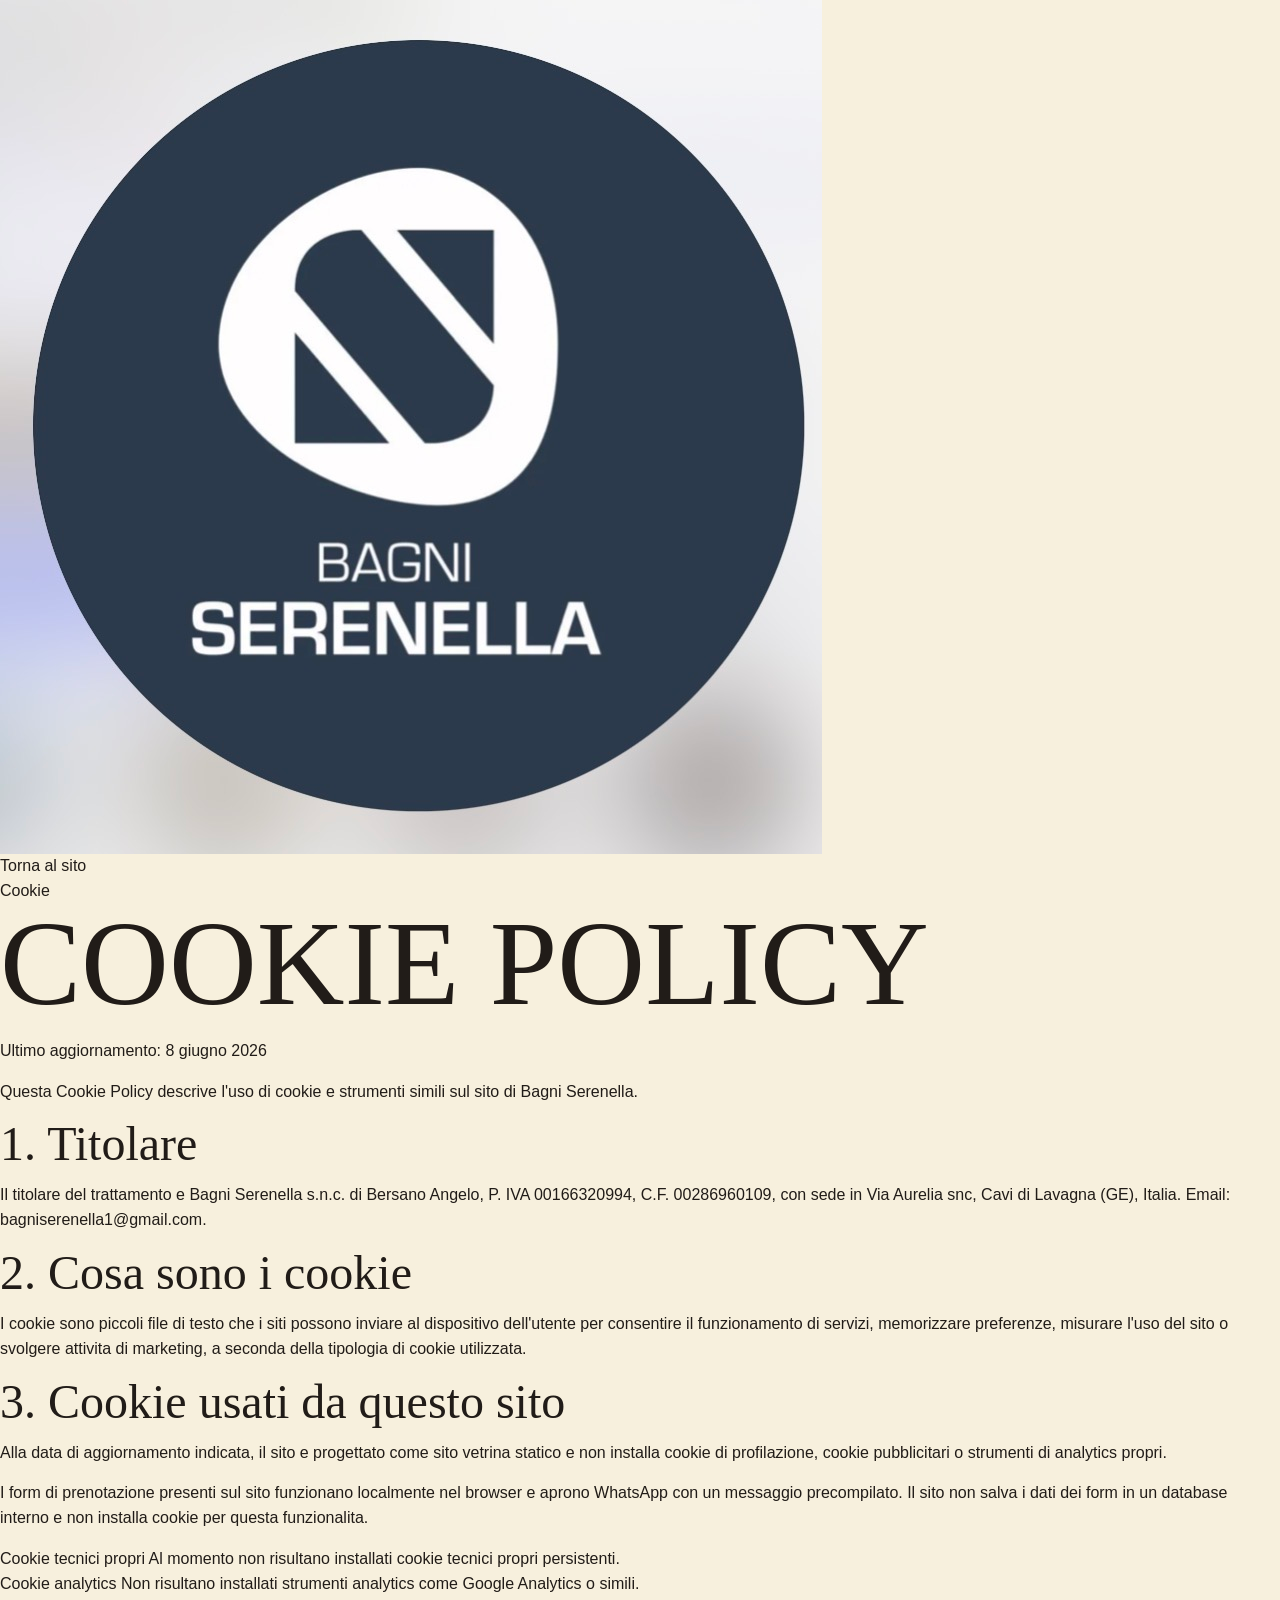
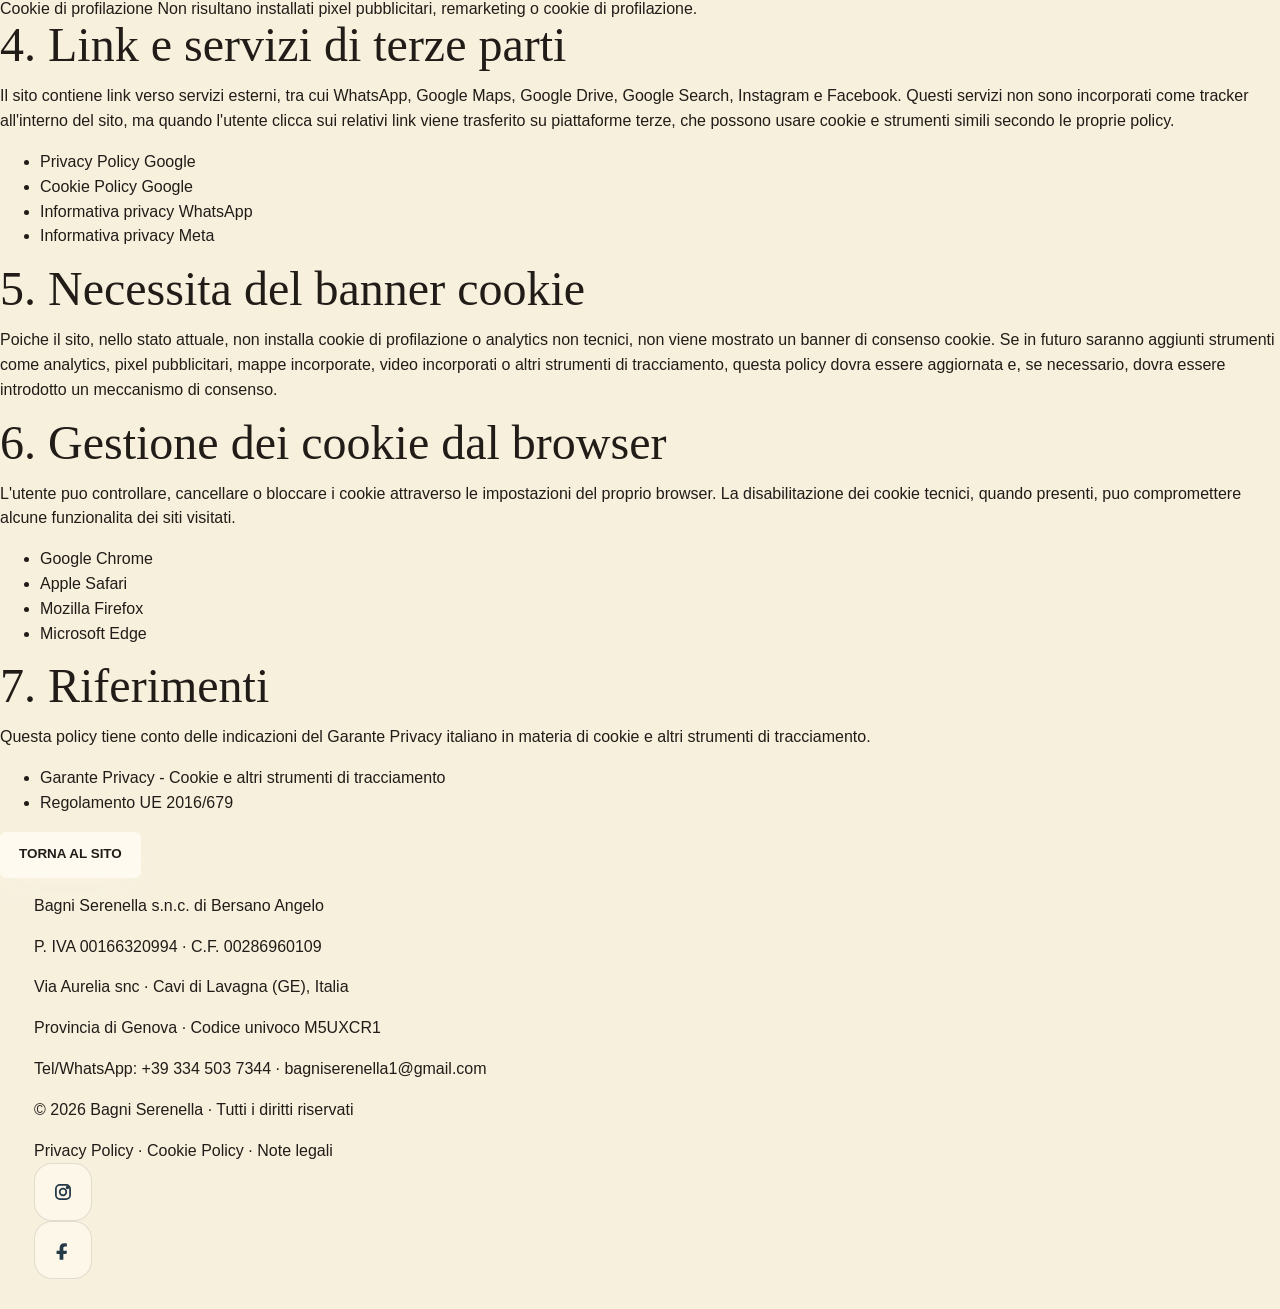
==== cookie-policy.html @ 5e8abef8 "Add files via upload" ====
<!doctype html>
<html lang="it">
  <head>
    <meta charset="utf-8" />
    <meta name="viewport" content="width=device-width, initial-scale=1" />
    <title>Cookie Policy | Bagni Serenella</title>
    <meta
      name="description"
      content="Cookie Policy di Bagni Serenella: informazioni su cookie tecnici, strumenti di terze parti e aggiornamenti futuri."
    />
    <link rel="stylesheet" href="site.css?v=20260608-legal" />
  </head>
  <body class="legal-page">
    <header class="legal-topbar" aria-label="Navigazione legale">
      <a href="index.html#top" aria-label="Torna alla home di Bagni Serenella">
        <img src="assets/logo-serenella.jpg" alt="Bagni Serenella" />
      </a>
      <a href="index.html#top">Torna al sito</a>
    </header>

    <main class="legal-main">
      <div class="legal-hero">
        <span class="legal-kicker">Cookie</span>
        <h1>Cookie Policy</h1>
        <p class="legal-updated">Ultimo aggiornamento: 8 giugno 2026</p>
        <p class="legal-intro">
          Questa Cookie Policy descrive l'uso di cookie e strumenti simili sul sito di Bagni Serenella.
        </p>
      </div>

      <article class="legal-card">
        <section>
          <h2>1. Titolare</h2>
          <p>
            Il titolare del trattamento e Bagni Serenella s.n.c. di Bersano Angelo, P. IVA 00166320994, C.F.
            00286960109, con sede in Via Aurelia snc, Cavi di Lavagna (GE), Italia. Email:
            <a href="mailto:bagniserenella1@gmail.com">bagniserenella1@gmail.com</a>.
          </p>
        </section>

        <section>
          <h2>2. Cosa sono i cookie</h2>
          <p>
            I cookie sono piccoli file di testo che i siti possono inviare al dispositivo dell'utente per consentire il
            funzionamento di servizi, memorizzare preferenze, misurare l'uso del sito o svolgere attivita di marketing,
            a seconda della tipologia di cookie utilizzata.
          </p>
        </section>

        <section>
          <h2>3. Cookie usati da questo sito</h2>
          <p>
            Alla data di aggiornamento indicata, il sito e progettato come sito vetrina statico e non installa cookie di
            profilazione, cookie pubblicitari o strumenti di analytics propri.
          </p>
          <p>
            I form di prenotazione presenti sul sito funzionano localmente nel browser e aprono WhatsApp con un messaggio
            precompilato. Il sito non salva i dati dei form in un database interno e non installa cookie per questa
            funzionalita.
          </p>
          <div class="legal-table">
            <div>
              <span>Cookie tecnici propri</span>
              <span>Al momento non risultano installati cookie tecnici propri persistenti.</span>
            </div>
            <div>
              <span>Cookie analytics</span>
              <span>Non risultano installati strumenti analytics come Google Analytics o simili.</span>
            </div>
            <div>
              <span>Cookie di profilazione</span>
              <span>Non risultano installati pixel pubblicitari, remarketing o cookie di profilazione.</span>
            </div>
          </div>
        </section>

        <section>
          <h2>4. Link e servizi di terze parti</h2>
          <p>
            Il sito contiene link verso servizi esterni, tra cui WhatsApp, Google Maps, Google Drive, Google Search,
            Instagram e Facebook. Questi servizi non sono incorporati come tracker all'interno del sito, ma quando
            l'utente clicca sui relativi link viene trasferito su piattaforme terze, che possono usare cookie e strumenti
            simili secondo le proprie policy.
          </p>
          <ul>
            <li><a href="https://policies.google.com/privacy?hl=it" target="_blank" rel="noopener">Privacy Policy Google</a></li>
            <li><a href="https://policies.google.com/technologies/cookies?hl=it" target="_blank" rel="noopener">Cookie Policy Google</a></li>
            <li><a href="https://www.whatsapp.com/legal/privacy-policy-eea" target="_blank" rel="noopener">Informativa privacy WhatsApp</a></li>
            <li><a href="https://www.facebook.com/privacy/policy/" target="_blank" rel="noopener">Informativa privacy Meta</a></li>
          </ul>
        </section>

        <section>
          <h2>5. Necessita del banner cookie</h2>
          <p>
            Poiche il sito, nello stato attuale, non installa cookie di profilazione o analytics non tecnici, non viene
            mostrato un banner di consenso cookie. Se in futuro saranno aggiunti strumenti come analytics, pixel
            pubblicitari, mappe incorporate, video incorporati o altri strumenti di tracciamento, questa policy dovra
            essere aggiornata e, se necessario, dovra essere introdotto un meccanismo di consenso.
          </p>
        </section>

        <section>
          <h2>6. Gestione dei cookie dal browser</h2>
          <p>
            L'utente puo controllare, cancellare o bloccare i cookie attraverso le impostazioni del proprio browser. La
            disabilitazione dei cookie tecnici, quando presenti, puo compromettere alcune funzionalita dei siti visitati.
          </p>
          <ul>
            <li><a href="https://support.google.com/chrome/answer/95647?hl=it" target="_blank" rel="noopener">Google Chrome</a></li>
            <li><a href="https://support.apple.com/it-it/guide/safari/sfri11471/mac" target="_blank" rel="noopener">Apple Safari</a></li>
            <li><a href="https://support.mozilla.org/it/kb/Gestione%20dei%20cookie" target="_blank" rel="noopener">Mozilla Firefox</a></li>
            <li><a href="https://support.microsoft.com/it-it/windows/gestire-i-cookie-in-microsoft-edge" target="_blank" rel="noopener">Microsoft Edge</a></li>
          </ul>
        </section>

        <section>
          <h2>7. Riferimenti</h2>
          <p>
            Questa policy tiene conto delle indicazioni del Garante Privacy italiano in materia di cookie e altri
            strumenti di tracciamento.
          </p>
          <ul>
            <li><a href="https://www.garanteprivacy.it/temi/cookie" target="_blank" rel="noopener">Garante Privacy - Cookie e altri strumenti di tracciamento</a></li>
            <li><a href="https://eur-lex.europa.eu/eli/reg/2016/679/oj?locale=it" target="_blank" rel="noopener">Regolamento UE 2016/679</a></li>
          </ul>
        </section>
      </article>

      <div class="legal-back">
        <a class="button button-primary" href="index.html#top">Torna al sito</a>
      </div>
    </main>

    <footer class="site-footer">
      <div class="footer-legal-shell">
        <p class="footer-company-name">Bagni Serenella s.n.c. di Bersano Angelo</p>
        <p class="footer-line">P. IVA 00166320994 · C.F. 00286960109</p>
        <p class="footer-line">Via Aurelia snc · Cavi di Lavagna (GE), Italia</p>
        <p class="footer-line">Provincia di Genova · Codice univoco M5UXCR1</p>
        <p class="footer-line">
          Tel/WhatsApp: <a href="tel:+393345037344">+39 334 503 7344</a> ·
          <a href="mailto:bagniserenella1@gmail.com">bagniserenella1@gmail.com</a>
        </p>
        <p class="footer-copy">© 2026 Bagni Serenella · Tutti i diritti riservati</p>
        <nav class="footer-legal-links" aria-label="Link legali">
          <a href="privacy-policy.html">Privacy Policy</a>
          <span aria-hidden="true">·</span>
          <a href="cookie-policy.html">Cookie Policy</a>
          <span aria-hidden="true">·</span>
          <a href="note-legali.html">Note legali</a>
        </nav>
        <div class="footer-social" aria-label="Social Bagni Serenella">
          <a href="https://www.instagram.com/bagniserenella/" target="_blank" rel="noopener" aria-label="Instagram">
            <svg aria-hidden="true" viewBox="0 0 24 24" focusable="false">
              <rect x="4.25" y="4.25" width="15.5" height="15.5" rx="4.4"></rect>
              <circle cx="12" cy="12" r="3.6"></circle>
              <circle cx="16.9" cy="7.1" r="0.9"></circle>
            </svg>
          </a>
          <a href="https://www.facebook.com/search/top?q=bagni%20serenella" target="_blank" rel="noopener" aria-label="Facebook">
            <svg class="facebook-icon" aria-hidden="true" viewBox="0 0 24 24" focusable="false">
              <path d="M14.2 8.25h2.05V4.9a10.7 10.7 0 0 0-2.98-.16c-2.95 0-4.96 1.8-4.96 5.1v2.88H5v3.75h3.31v6.28h4.08v-6.28h3.38l.54-3.75h-3.92v-2.5c0-1.08.3-1.97 1.81-1.97Z"></path>
            </svg>
          </a>
        </div>
      </div>
    </footer>
  </body>
</html>
---- site.css ----
:root {
  color-scheme: light;
  --ink: #211c18;
  --muted: #736b61;
  --paper: #f7f0dd;
  --paper-strong: #eadfca;
  --white: #fffaf0;
  --sea: #233948;
  --sea-dark: #172734;
  --sun: #e1b05d;
  --coral: #a9674d;
  --green: #716b54;
  --line: rgba(33, 28, 24, 0.14);
  --shadow: 0 24px 80px rgba(33, 28, 24, 0.18);
  --radius: 8px;
  --hero-scale: 1;
  --hero-shift: 0px;
  --hero-content-y: 0px;
  --hero-content-opacity: 1;
  --hero-veil: 0;
}

* {
  box-sizing: border-box;
}

html {
  scroll-behavior: smooth;
}

body {
  margin: 0;
  background: var(--paper);
  color: var(--ink);
  font-family: "Avenir Next", Avenir, "Helvetica Neue", Arial, sans-serif;
  font-size: 16px;
  line-height: 1.55;
}

body.nav-open {
  overflow: hidden;
}

body.modal-open {
  overflow: hidden;
}

img {
  display: block;
  max-width: 100%;
}

a {
  color: inherit;
  text-decoration: none;
}

button,
input,
select {
  font: inherit;
}

button {
  cursor: pointer;
}

.skip-link {
  position: fixed;
  left: 16px;
  top: 16px;
  z-index: 1000;
  padding: 10px 14px;
  background: var(--ink);
  color: var(--white);
  transform: translateY(-150%);
}

.skip-link:focus {
  transform: translateY(0);
}

.site-header {
  position: fixed;
  top: 0;
  left: 0;
  right: 0;
  z-index: 90;
  display: grid;
  grid-template-columns: 180px 1fr auto;
  align-items: center;
  gap: 24px;
  padding: 20px 34px;
  color: var(--white);
  transition: background 220ms ease, color 220ms ease, box-shadow 220ms ease, padding 220ms ease;
}

.site-header::before {
  position: absolute;
  inset: 0 0 auto;
  z-index: -1;
  height: 132px;
  background: linear-gradient(180deg, rgba(20, 13, 8, 0.82), rgba(20, 13, 8, 0));
  content: "";
  pointer-events: none;
  transition: opacity 220ms ease;
}

.site-header.is-scrolled,
.site-header.is-open {
  background: rgba(247, 240, 221, 0.96);
  color: var(--ink);
  box-shadow: 0 12px 40px rgba(33, 28, 24, 0.12);
  backdrop-filter: blur(14px);
}

.site-header.is-scrolled::before,
.site-header.is-open::before {
  opacity: 0;
}

.brand {
  display: inline-flex;
  align-items: center;
  min-width: 0;
}

.brand-logo {
  width: 76px;
  height: 76px;
  border-radius: 50%;
  object-fit: cover;
  box-shadow: 0 10px 28px rgba(0, 0, 0, 0.18);
}

.site-nav {
  display: flex;
  justify-content: center;
  gap: 34px;
  font-size: 0.82rem;
  font-weight: 650;
  text-transform: uppercase;
}

.site-nav a {
  position: relative;
  padding: 8px 0;
}

.site-nav a::after {
  position: absolute;
  left: 0;
  right: 0;
  bottom: 1px;
  height: 1px;
  background: currentColor;
  content: "";
  transform: scaleX(0);
  transform-origin: left;
  transition: transform 180ms ease;
}

.site-nav a:hover::after,
.site-nav a:focus-visible::after {
  transform: scaleX(1);
}

.header-actions {
  display: flex;
  align-items: center;
  gap: 14px;
  justify-content: flex-end;
}

.language-switch {
  gap: 9px;
  border: 1px solid rgba(255, 250, 240, 0.42);
  border-radius: 999px;
  padding: 8px 13px;
  background: rgba(255, 250, 240, 0.08);
  color: inherit;
  font-size: 0.78rem;
  font-weight: 900;
  letter-spacing: 0.12em;
}

.site-header.is-scrolled .language-switch,
.site-header.is-open .language-switch {
  border-color: rgba(35, 57, 72, 0.18);
  background: rgba(255, 250, 240, 0.55);
}

.language-switch a {
  opacity: 0.58;
  transition: opacity 160ms ease;
}

.language-switch a:hover,
.language-switch a:focus-visible,
.language-switch .is-active {
  opacity: 1;
}

.text-link {
  font-size: 0.82rem;
  font-weight: 750;
  text-transform: uppercase;
}

.nav-toggle {
  display: none;
  align-items: center;
  gap: 8px;
  border: 0;
  background: transparent;
  color: inherit;
  font-size: 0.9rem;
  font-weight: 800;
}

.nav-toggle span {
  display: block;
  width: 18px;
  height: 2px;
  background: currentColor;
}

.button {
  display: inline-flex;
  align-items: center;
  justify-content: center;
  gap: 10px;
  min-height: 46px;
  padding: 12px 18px;
  border: 1px solid transparent;
  border-radius: 6px;
  font-size: 0.84rem;
  font-weight: 850;
  text-transform: uppercase;
  line-height: 1.1;
  text-align: center;
  transition: transform 160ms ease, box-shadow 160ms ease, background 160ms ease, color 160ms ease;
}

.button:hover,
.button:focus-visible {
  transform: translateY(-1px);
}

.button-primary {
  background: var(--white);
  color: var(--ink);
  box-shadow: 0 14px 36px rgba(255, 250, 240, 0.2);
}

.button-primary:hover,
.button-primary:focus-visible {
  background: #fff4cf;
}

.button svg,
.restaurant-info-panel button svg,
.restaurant-menu-link svg {
  width: 21px;
  height: 21px;
  flex: none;
  fill: currentColor;
}

.restaurant-menu-link svg {
  fill: none;
  stroke: currentColor;
  stroke-linecap: round;
  stroke-linejoin: round;
  stroke-width: 1.7;
}

.button-ghost {
  border-color: rgba(255, 255, 255, 0.7);
  color: var(--white);
  background: rgba(255, 255, 255, 0.08);
}

.button-outline {
  border-color: var(--line);
  color: var(--ink);
  background: transparent;
}

.button-dark {
  background: var(--ink);
  color: var(--white);
}

.button-small {
  min-height: 38px;
  padding: 9px 14px;
  font-size: 0.86rem;
}

.hero {
  position: relative;
  min-height: 100vh;
  min-height: 100svh;
  overflow: hidden;
  display: grid;
  align-items: center;
  justify-items: center;
  padding: 142px 34px 138px;
  color: var(--white);
  isolation: isolate;
}

.hero-media,
.hero-media img,
.hero-overlay {
  position: absolute;
  inset: 0;
}

.hero-media img {
  width: 100%;
  height: 100%;
  object-fit: cover;
  transform: translate3d(0, var(--hero-shift), 0) scale(var(--hero-scale));
  transform-origin: center;
  transition: transform 80ms linear;
  will-change: transform;
}

.hero-overlay {
  z-index: 1;
  background:
    linear-gradient(180deg, rgba(20, 13, 8, 0.56) 0%, rgba(20, 13, 8, 0.12) 30%, rgba(20, 13, 8, 0.52) 100%),
    linear-gradient(90deg, rgba(20, 13, 8, 0.54) 0%, rgba(20, 13, 8, 0.2) 48%, rgba(20, 13, 8, 0.2) 100%);
}

.hero::after {
  position: absolute;
  inset: auto 0 0;
  z-index: 2;
  height: 46%;
  background: linear-gradient(180deg, rgba(247, 240, 221, 0), var(--paper) 92%);
  content: "";
  opacity: var(--hero-veil);
  pointer-events: none;
}

.hero-content {
  position: relative;
  z-index: 3;
  max-width: 980px;
  text-align: center;
  transform: translate3d(0, var(--hero-content-y), 0);
  opacity: var(--hero-content-opacity);
  will-change: transform, opacity;
}

.eyebrow {
  margin: 0 0 14px;
  color: var(--sea);
  font-size: 0.78rem;
  font-weight: 900;
  letter-spacing: 0;
  text-transform: uppercase;
}

.hero .eyebrow {
  color: #f8dfae;
}

h1,
h2,
h3,
p {
  overflow-wrap: anywhere;
}

h1,
h2 {
  margin: 0;
  font-family: Didot, "Bodoni 72", Georgia, "Times New Roman", serif;
  font-weight: 500;
  line-height: 0.98;
  letter-spacing: 0;
}

h1 {
  max-width: 980px;
  font-size: 7.6rem;
  text-transform: uppercase;
}

h2 {
  font-size: 3rem;
}

h3 {
  margin: 0;
  font-size: 1.15rem;
  line-height: 1.25;
}

.hero-copy {
  max-width: 650px;
  margin: 22px auto 0;
  color: rgba(255, 255, 255, 0.88);
  font-size: 1.08rem;
}

.hero-actions {
  display: flex;
  flex-wrap: wrap;
  justify-content: center;
  gap: 14px;
  margin-top: 30px;
}

.hero-actions .button {
  min-width: min(100%, 290px);
}

.hero-scroll {
  position: absolute;
  right: 34px;
  bottom: 34px;
  z-index: 4;
  display: flex;
  align-items: center;
  gap: 10px;
  color: rgba(255, 255, 255, 0.72);
  font-size: 0.72rem;
  font-weight: 800;
  text-transform: uppercase;
  opacity: var(--hero-content-opacity);
}

.hero-scroll::after {
  display: block;
  width: 58px;
  height: 1px;
  background: currentColor;
  content: "";
}

label {
  display: block;
  margin-bottom: 5px;
  color: var(--muted);
  font-size: 0.78rem;
  font-weight: 800;
  text-transform: uppercase;
}

input,
select {
  width: 100%;
  min-height: 32px;
  border: 0;
  outline: 0;
  background: transparent;
  color: var(--ink);
  font-weight: 760;
}

.section {
  width: min(1180px, calc(100% - 42px));
  margin: 0 auto;
  padding: 104px 0;
}

main > section:not(.hero) {
  position: relative;
}

main > section:not(.hero)::before {
  position: absolute;
  top: 0;
  right: max(21px, calc((100% - 1720px) / 2));
  left: max(21px, calc((100% - 1720px) / 2));
  height: 1px;
  background: linear-gradient(90deg, transparent, rgba(35, 57, 72, 0.22), transparent);
  content: "";
  pointer-events: none;
}

main > section:not(.hero)::after {
  position: absolute;
  top: -3px;
  left: 50%;
  width: 58px;
  height: 7px;
  border-top: 1px solid rgba(35, 57, 72, 0.2);
  border-bottom: 1px solid rgba(35, 57, 72, 0.1);
  background: transparent;
  content: "";
  transform: translateX(-50%);
  pointer-events: none;
}

.section-heading {
  display: grid;
  grid-template-columns: 0.9fr 1.5fr;
  gap: 58px;
  align-items: start;
  margin-bottom: 42px;
}

.section-heading.narrow {
  display: block;
  max-width: 760px;
  margin-right: auto;
  margin-left: auto;
  text-align: center;
}

.section-heading.narrow p:not(.eyebrow) {
  max-width: 690px;
  margin: 18px auto 0;
}

.twiga-beach {
  padding: 0 0 108px;
}

.beach-opening {
  width: 100%;
  margin: 0 0 118px;
}

.beach-opening img {
  width: 100%;
  height: 36vw;
  min-height: 420px;
  max-height: 640px;
  object-fit: cover;
}

.beach-story {
  width: min(1600px, calc(100% - 68px));
  margin: 0 auto 104px;
  text-align: center;
}

.beach-story .eyebrow {
  margin-bottom: 48px;
  color: var(--sea);
  font-size: 1rem;
  font-weight: 500;
  letter-spacing: 0.38em;
}

.beach-story h2 {
  max-width: 1450px;
  margin: 0 auto;
  color: rgba(33, 28, 24, 0.88);
  font-family: "Avenir Next", Avenir, "Helvetica Neue", Arial, sans-serif;
  font-size: 4.65rem;
  font-weight: 400;
  line-height: 1.1;
}

.beach-story p:not(.eyebrow) {
  max-width: 1180px;
  margin: 72px auto 0;
  color: var(--muted);
  font-size: 1.25rem;
  line-height: 1.55;
}

.beach-info-panel {
  display: grid;
  gap: 20px;
  width: min(520px, 100%);
  margin: 88px auto 0;
  padding: 48px 42px;
  background: rgba(255, 250, 240, 0.72);
}

.beach-info-panel span {
  font-size: 0.92rem;
  letter-spacing: 0.34em;
  text-transform: uppercase;
}

.beach-info-panel strong {
  font-size: 1.62rem;
  font-weight: 500;
  line-height: 1.2;
  text-transform: uppercase;
}

.whatsapp-cta {
  display: inline-flex;
  min-height: 56px;
  align-items: center;
  justify-content: center;
  gap: 12px;
  margin-top: 4px;
  border: 0;
  border-radius: 4px;
  padding: 14px 20px;
  background: var(--ink);
  color: var(--white);
  font-size: 0.86rem;
  font-weight: 900;
  letter-spacing: 0.12em;
  text-transform: uppercase;
  box-shadow: 0 18px 44px rgba(33, 28, 24, 0.16);
  transition: background 180ms ease, color 180ms ease, transform 180ms ease;
}

.whatsapp-cta svg {
  width: 23px;
  height: 23px;
  fill: currentColor;
}

.whatsapp-cta:hover,
.whatsapp-cta:focus-visible {
  background: var(--sea);
  color: var(--white);
  transform: translateY(-2px);
}

.beach-carousel {
  width: min(1900px, calc(100% - 68px));
  margin: 0 auto;
  scroll-margin-top: 128px;
}

.carousel-viewport {
  overflow-x: auto;
  overscroll-behavior-x: contain;
  scroll-behavior: smooth;
  scroll-snap-type: x mandatory;
  scrollbar-width: none;
}

.carousel-viewport::-webkit-scrollbar {
  display: none;
}

.carousel-track {
  display: grid;
  grid-auto-flow: column;
  gap: 24px;
}

.beach-track,
.restaurant-track {
  grid-auto-columns: calc((100% - 48px) / 3);
}

.beach-card,
.restaurant-card {
  margin: 0;
  scroll-snap-align: start;
  overflow: hidden;
  border-radius: var(--radius);
  background: #211c18;
}

.beach-card img,
.restaurant-card img {
  width: 100%;
  height: clamp(300px, calc(100svh - 340px), 500px);
  object-fit: cover;
  transition: transform 500ms ease;
}

.beach-card:hover img,
.restaurant-card:hover img {
  transform: scale(1.035);
}

.carousel-controls {
  display: grid;
  grid-template-columns: 1fr 1fr;
  align-items: center;
  gap: 28px;
  margin-top: 18px;
  color: var(--ink);
  font-size: 1.2rem;
}

.carousel-controls span {
  display: none;
}

.carousel-arrow {
  position: relative;
  width: min(160px, 100%);
  height: 50px;
  border: 0;
  background: transparent;
  color: var(--ink);
  transition: color 180ms ease, opacity 180ms ease, transform 180ms ease;
}

.carousel-arrow::before {
  position: absolute;
  top: 50%;
  left: 0;
  width: 100%;
  height: 2px;
  background: currentColor;
  content: "";
}

.carousel-arrow::after {
  position: absolute;
  top: 50%;
  left: 0;
  width: 20px;
  height: 20px;
  border-bottom: 2px solid currentColor;
  border-left: 2px solid currentColor;
  content: "";
  transform: translateY(-50%) rotate(45deg);
}

.carousel-arrow-next {
  justify-self: end;
}

.carousel-arrow-next::after {
  right: 0;
  left: auto;
  transform: translateY(-50%) rotate(225deg);
}

.carousel-arrow:hover,
.carousel-arrow:focus-visible {
  color: var(--ink);
  transform: translateX(-4px);
}

.carousel-arrow-next:hover,
.carousel-arrow-next:focus-visible {
  transform: translateX(4px);
}

.carousel-arrow:focus-visible {
  outline: 2px solid rgba(35, 57, 72, 0.36);
  outline-offset: 6px;
}

.carousel-arrow:disabled {
  cursor: default;
  opacity: 1;
  transform: none;
}

.service-band {
  width: 100%;
  max-width: none;
  padding-right: max(21px, calc((100vw - 1720px) / 2));
  padding-left: max(21px, calc((100vw - 1720px) / 2));
  background: #eee6d2;
}

.service-band .section-heading {
  grid-template-columns: 1fr;
  max-width: 980px;
  margin-right: auto;
  margin-left: auto;
  text-align: center;
}

.service-band .section-heading h2 {
  font-size: clamp(2.15rem, 3.4vw, 4.2rem);
  line-height: 1.02;
}

.service-band .section-heading p:not(.eyebrow) {
  max-width: 780px;
  margin: 22px auto 0;
}

.service-grid {
  display: grid;
  grid-template-columns: repeat(2, minmax(0, 1fr));
  gap: 24px;
  max-width: 1500px;
  margin: 64px auto 0;
}

.service-card {
  position: relative;
  display: block;
  overflow: hidden;
  border-radius: var(--radius);
  background: #211c18;
  box-shadow: 0 22px 64px rgba(33, 28, 24, 0.12);
}

.service-card figure {
  position: relative;
  display: grid;
  aspect-ratio: 16 / 9;
  min-height: 0;
  place-items: center;
  margin: 0;
  overflow: hidden;
  border-radius: var(--radius);
  background: #211c18;
}

.service-card img {
  position: absolute;
  inset: 0;
  width: 100%;
  height: 100%;
  object-fit: cover;
  object-position: center;
}

.service-card::after {
  position: absolute;
  inset: auto 0 0;
  height: 48%;
  background: linear-gradient(180deg, rgba(33, 28, 24, 0), rgba(33, 28, 24, 0.72));
  content: "";
  pointer-events: none;
}

.service-card h3 {
  position: absolute;
  right: 18px;
  bottom: 17px;
  left: 18px;
  z-index: 1;
  max-width: 330px;
  margin: 0;
  color: var(--white);
  font-family: Didot, "Bodoni 72", Georgia, "Times New Roman", serif;
  font-size: clamp(1.25rem, 1.45vw, 1.85rem);
  font-weight: 500;
  line-height: 1.04;
  text-align: left;
  text-shadow: 0 2px 20px rgba(0, 0, 0, 0.32);
}

.service-card:nth-child(2) img {
  object-position: center 48%;
}

.service-card:nth-child(4) img {
  object-position: center 52%;
}

.service-booking {
  display: flex;
  justify-content: center;
  margin-top: 52px;
}

.service-booking .button {
  min-height: 58px;
  padding-inline: 30px;
  background: #302821;
  color: var(--white);
}

.service-booking .button:hover,
.service-booking .button:focus-visible {
  background: #211c18;
}

.restaurant-experience {
  padding: 104px 0 108px;
  background: var(--paper);
  scroll-margin-top: 116px;
}

.restaurant-feature {
  display: grid;
  grid-template-columns: minmax(340px, 0.68fr) minmax(0, 1fr);
  gap: clamp(42px, 5.8vw, 116px);
  align-items: start;
  width: min(1800px, calc(100% - 68px));
  margin: 0 auto 84px;
}

.restaurant-feature-media {
  margin: 0;
}

.restaurant-feature-media img {
  width: 100%;
  height: min(760px, calc(100svh - 150px));
  min-height: 560px;
  border-radius: var(--radius);
  object-fit: cover;
}

.restaurant-feature-copy {
  max-width: 880px;
  padding-top: 20px;
}

.restaurant-feature-copy .eyebrow {
  margin-bottom: 20px;
  color: var(--sea);
  letter-spacing: 0.38em;
}

.restaurant-feature-copy h2 {
  color: rgba(33, 28, 24, 0.9);
  font-size: clamp(2.85rem, 4.15vw, 4.85rem);
  font-weight: 400;
  line-height: 1;
  text-transform: uppercase;
}

.keep-line {
  white-space: nowrap;
  overflow-wrap: normal;
}

.restaurant-feature-copy p:not(.eyebrow) {
  margin: 28px 0 0;
  color: var(--muted);
  font-size: 1.18rem;
  line-height: 1.62;
}

.restaurant-info-panel {
  display: grid;
  gap: 24px;
  width: min(560px, 100%);
  margin-top: 34px;
  padding: 38px 38px;
  background: #302821;
  color: var(--white);
  text-align: center;
}

.restaurant-info-panel span {
  color: rgba(255, 250, 240, 0.82);
  font-size: 0.86rem;
  font-weight: 700;
  letter-spacing: 0.34em;
  text-transform: uppercase;
}

.restaurant-info-panel strong {
  font-size: 1.5rem;
  font-weight: 500;
  line-height: 1.18;
  text-transform: uppercase;
}

.restaurant-panel-actions {
  display: grid;
  gap: 12px;
  margin-top: 10px;
}

.restaurant-info-panel button,
.restaurant-menu-link {
  display: inline-flex;
  min-height: 54px;
  align-items: center;
  justify-content: center;
  gap: 11px;
  padding: 14px 22px;
  border-radius: 4px;
  font-weight: 850;
  letter-spacing: 0.12em;
  text-transform: uppercase;
  transition: background 180ms ease, color 180ms ease, border-color 180ms ease, transform 180ms ease;
}

.restaurant-info-panel button {
  border: 0;
  background: var(--paper);
  color: var(--ink);
}

.restaurant-menu-link {
  border: 1px solid rgba(255, 250, 240, 0.44);
  background: rgba(255, 250, 240, 0.04);
  color: var(--paper);
}

.restaurant-info-panel button:hover,
.restaurant-info-panel button:focus-visible,
.restaurant-menu-link:hover,
.restaurant-menu-link:focus-visible {
  transform: translateY(-1px);
}

.restaurant-menu-link:hover,
.restaurant-menu-link:focus-visible {
  border-color: rgba(255, 250, 240, 0.88);
  background: rgba(255, 250, 240, 0.12);
}

.restaurant-carousel {
  width: min(1900px, calc(100% - 68px));
  margin: 0 auto;
  scroll-margin-top: 128px;
}

.restaurant-statement {
  width: min(1480px, calc(100% - 68px));
  margin: 112px auto 0;
  text-align: center;
}

.restaurant-statement p {
  margin: 0;
  color: rgba(33, 28, 24, 0.86);
  font-size: clamp(2.45rem, 4.1vw, 4.5rem);
  font-weight: 400;
  line-height: 1.08;
}

.events {
  display: block;
  width: min(1780px, calc(100% - 68px));
  text-align: center;
}

.events-copy h2 {
  max-width: 1180px;
  margin: 0 auto;
  font-size: clamp(3rem, 5vw, 6rem);
  line-height: 0.96;
}

.events-copy p:not(.eyebrow) {
  max-width: 780px;
  margin: 24px auto 0;
  color: var(--muted);
  font-size: 1.07rem;
}

.events-copy .button {
  margin-top: 18px;
  background: #302821;
  color: var(--white);
}

.events-gallery {
  width: min(1180px, 100%);
  margin: 54px auto 0;
  text-align: left;
}

.events-track {
  grid-auto-columns: 100%;
  gap: 0;
}

.event-card {
  margin: 0;
  overflow: hidden;
  border-radius: var(--radius);
  background:
    linear-gradient(180deg, rgba(255, 250, 240, 0.74), rgba(255, 250, 240, 0.52)),
    #eee6d2;
  scroll-snap-align: start;
}

.event-card img {
  width: 100%;
  height: min(560px, calc(100svh - 230px));
  min-height: 0;
  object-fit: contain;
  transition: transform 600ms ease;
}

.event-controls {
  margin-top: 14px;
}

.event-card:hover img {
  transform: scale(1.035);
}

.reviews-section {
  padding: 84px 34px 92px;
  background:
    radial-gradient(circle at 12% 100%, rgba(35, 57, 72, 0.12), transparent 34%),
    linear-gradient(180deg, #eee6d2 0%, var(--paper) 100%);
  color: var(--ink);
  scroll-margin-top: 116px;
}

.reviews-inner {
  width: min(1540px, 100%);
  margin: 0 auto;
  text-align: center;
}

.review-pill,
.contact-pill,
.footer-pill {
  display: inline-flex;
  min-height: 42px;
  align-items: center;
  justify-content: center;
  margin: 0;
  border: 1px solid rgba(35, 57, 72, 0.22);
  border-radius: 999px;
  padding: 9px 24px;
  color: var(--sea);
  font-size: 0.7rem;
  font-weight: 900;
  letter-spacing: 0.32em;
  text-transform: uppercase;
}

.reviews-inner h2 {
  margin-top: 26px;
  color: var(--ink);
  font-size: clamp(2.9rem, 5.1vw, 5.8rem);
  line-height: 0.96;
}

.review-grid {
  display: grid;
  grid-template-columns: repeat(3, minmax(0, 1fr));
  gap: 24px;
  margin-top: 56px;
  text-align: left;
}

.review-card {
  min-height: 264px;
  margin: 0;
  border: 1px solid rgba(33, 28, 24, 0.12);
  border-radius: var(--radius);
  padding: 30px;
  background:
    linear-gradient(180deg, rgba(255, 250, 240, 0.78), rgba(255, 250, 240, 0.5)),
    #f4ead6;
  box-shadow: 0 22px 58px rgba(33, 28, 24, 0.1);
}

.review-card-top {
  display: flex;
  align-items: center;
  justify-content: space-between;
  gap: 16px;
  margin-bottom: 24px;
}

.review-stars {
  color: var(--sea);
  font-size: 1.42rem;
  letter-spacing: 0.03em;
}

.google-badge {
  display: inline-flex;
  min-height: 42px;
  align-items: center;
  gap: 10px;
  border: 1px solid rgba(35, 57, 72, 0.14);
  border-radius: 999px;
  padding: 0 16px;
  background: rgba(35, 57, 72, 0.06);
  color: var(--sea);
  font-size: 0.9rem;
  font-weight: 900;
}

.google-badge span,
.review-cta span {
  color: var(--sea);
  font-weight: 900;
}

.review-card blockquote {
  margin: 0;
  color: rgba(33, 28, 24, 0.82);
  font-family: "Avenir Next", Avenir, "Helvetica Neue", Arial, sans-serif;
  font-size: 1.02rem;
  font-weight: 680;
  line-height: 1.55;
}

.review-card figcaption {
  display: grid;
  gap: 2px;
  margin-top: 22px;
  color: var(--muted);
  font-size: 0.92rem;
}

.review-card figcaption strong {
  color: var(--ink);
}

.review-cta {
  display: inline-flex;
  min-height: 56px;
  align-items: center;
  justify-content: center;
  gap: 14px;
  margin-top: 36px;
  border-radius: 999px;
  padding: 0 32px;
  background: var(--ink);
  color: var(--white);
  font-size: 0.94rem;
  font-weight: 900;
  box-shadow: 0 18px 54px rgba(33, 28, 24, 0.16);
}

.review-note {
  margin: 14px 0 0;
  color: var(--sea);
  font-size: 0.94rem;
  font-weight: 800;
}

.contacts-section {
  padding: 36px 34px 40px;
  background: var(--paper);
  color: var(--ink);
  scroll-margin-top: 116px;
}

.contacts-shell {
  display: grid;
  grid-template-columns: minmax(380px, 0.82fr) minmax(0, 1.18fr);
  gap: 24px;
  align-items: stretch;
  width: min(1480px, 100%);
  margin: 0 auto;
}

.contact-card,
.map-frame,
.footer-shell {
  border: 1px solid rgba(33, 28, 24, 0.12);
  border-radius: var(--radius);
  background:
    radial-gradient(circle at 92% 0%, rgba(35, 57, 72, 0.08), transparent 28%),
    linear-gradient(180deg, rgba(255, 250, 240, 0.82), rgba(255, 250, 240, 0.5));
  box-shadow: 0 30px 90px rgba(33, 28, 24, 0.13);
}

.contact-card {
  padding: 22px 24px;
}

.contact-card h2 {
  margin: 14px 0 14px;
  padding-bottom: 14px;
  border-bottom: 1px solid rgba(33, 28, 24, 0.12);
  color: var(--ink);
  font-size: clamp(2.45rem, 3.45vw, 3.75rem);
  line-height: 0.94;
}

.contact-item {
  display: grid;
  grid-template-columns: 44px 1fr;
  gap: 14px;
  align-items: center;
  margin-top: 8px;
  border: 1px solid rgba(33, 28, 24, 0.12);
  border-radius: 18px;
  padding: 10px 14px;
  background: rgba(255, 250, 240, 0.58);
}

.contact-icon {
  display: grid;
  width: 38px;
  height: 38px;
  place-items: center;
  border: 1px solid rgba(35, 57, 72, 0.22);
  border-radius: 14px;
  color: var(--sea);
}

.contact-icon svg {
  width: 19px;
  height: 19px;
  fill: none;
  stroke: currentColor;
  stroke-width: 1.85;
  stroke-linecap: round;
  stroke-linejoin: round;
}

.contact-item span:not(.contact-icon) {
  display: block;
  color: var(--sea);
  font-size: 0.69rem;
  font-weight: 900;
  letter-spacing: 0.18em;
  text-transform: uppercase;
}

.contact-item strong {
  display: block;
  margin-top: 3px;
  color: var(--ink);
  font-size: 0.98rem;
  line-height: 1.25;
}

.contact-hours p {
  margin: 5px 0 0;
  color: var(--muted);
  font-size: 0.85rem;
  line-height: 1.38;
}

.contact-actions {
  display: grid;
  grid-template-columns: 1fr 1fr;
  gap: 14px;
  margin-top: 12px;
}

.contact-actions .button {
  min-height: 50px;
}

.contact-actions .button-primary {
  background: var(--ink);
  color: var(--white);
}

.contact-call {
  border-color: rgba(33, 28, 24, 0.16);
  background: rgba(255, 250, 240, 0.72);
  color: var(--ink);
}

.map-frame {
  position: relative;
  min-height: 0;
  height: min(560px, calc(100svh - 96px));
  overflow: hidden;
}

.map-visual {
  position: absolute;
  inset: 0;
  display: block;
  width: 100%;
  height: 100%;
  background:
    radial-gradient(circle at 15% 86%, rgba(35, 57, 72, 0.12), transparent 24%),
    linear-gradient(18deg, rgba(168, 218, 231, 0.92) 0 35%, transparent 35%),
    linear-gradient(145deg, #f8f2e7 0%, #e9ede7 48%, #f9f4eb 100%);
}

.map-sea {
  position: absolute;
  inset: auto auto 0 0;
  width: 64%;
  height: 50%;
  border-top-right-radius: 58% 36%;
  background:
    linear-gradient(160deg, rgba(255, 250, 240, 0.38), transparent 40%),
    #9fd7e5;
}

.map-coast {
  position: absolute;
  left: -8%;
  bottom: 42%;
  width: 76%;
  height: 24px;
  border-radius: 999px;
  background: rgba(255, 250, 240, 0.84);
  transform: rotate(12deg);
  box-shadow: 0 10px 24px rgba(35, 57, 72, 0.08);
}

.map-road,
.map-route {
  position: absolute;
  display: block;
  border-radius: 999px;
  transform-origin: center;
}

.map-road {
  height: 16px;
  background: #ffffff;
  box-shadow: 0 0 0 2px rgba(99, 116, 139, 0.13);
}

.map-road-1 {
  top: 21%;
  left: 7%;
  width: 88%;
  transform: rotate(16deg);
}

.map-road-2 {
  top: 42%;
  left: 14%;
  width: 78%;
  transform: rotate(-10deg);
}

.map-road-3 {
  top: 16%;
  left: 54%;
  width: 18px;
  height: 70%;
  transform: rotate(28deg);
}

.map-road-4 {
  top: 54%;
  left: 37%;
  width: 52%;
  transform: rotate(34deg);
}

.map-route {
  top: 34%;
  left: 18%;
  width: 72%;
  height: 16px;
  background: rgba(35, 57, 72, 0.42);
  transform: rotate(16deg);
  box-shadow: 0 0 0 3px rgba(62, 81, 108, 0.12);
}

.map-pin {
  position: absolute;
  top: 50%;
  left: 51%;
  width: 42px;
  height: 42px;
  border: 6px solid rgba(255, 250, 240, 0.9);
  border-radius: 50% 50% 50% 0;
  background: var(--sea);
  box-shadow: 0 14px 28px rgba(0, 0, 0, 0.2);
  transform: translate(-50%, -50%) rotate(-45deg);
}

.map-place {
  position: absolute;
  z-index: 1;
  border: 1px solid rgba(35, 57, 72, 0.14);
  border-radius: 999px;
  padding: 8px 13px;
  background: rgba(255, 250, 240, 0.78);
  color: var(--sea);
  font-size: 0.78rem;
  font-weight: 900;
  letter-spacing: 0.08em;
  text-transform: uppercase;
  box-shadow: 0 14px 34px rgba(35, 57, 72, 0.08);
}

.map-place-town {
  top: 22%;
  left: 12%;
}

.map-place-road {
  top: 40%;
  right: 10%;
}

.map-place-sea {
  right: 8%;
  bottom: 7%;
  left: auto;
  background: rgba(255, 250, 240, 0.62);
}

.map-pin::after {
  position: absolute;
  inset: 9px;
  border-radius: 50%;
  background: var(--white);
  content: "";
}

.map-frame::after {
  position: absolute;
  inset: auto 0 0;
  height: 40%;
  background: linear-gradient(180deg, rgba(33, 28, 24, 0), rgba(33, 28, 24, 0.32));
  content: "";
  pointer-events: none;
}

.map-label {
  position: absolute;
  left: 28px;
  bottom: 28px;
  z-index: 1;
  display: grid;
  gap: 4px;
  max-width: 360px;
  border-radius: 18px;
  padding: 22px 26px;
  background: rgba(33, 28, 24, 0.9);
  color: var(--white);
  box-shadow: 0 20px 54px rgba(0, 0, 0, 0.32);
}

.map-label strong {
  font-family: Didot, "Bodoni 72", Georgia, "Times New Roman", serif;
  font-size: 1.5rem;
  line-height: 1;
}

.map-label span {
  color: rgba(255, 250, 240, 0.68);
  font-weight: 700;
}

.site-footer {
  padding: 0 34px 30px;
  background: var(--paper);
  color: var(--ink);
}

.footer-shell {
  display: grid;
  grid-template-columns: minmax(280px, 1.5fr) minmax(180px, 0.8fr) minmax(200px, 0.9fr) minmax(160px, 0.58fr);
  gap: 0;
  width: min(1680px, 100%);
  margin: 0 auto;
  padding: 28px;
}

.footer-brand,
.footer-column {
  padding: 0 26px;
}

.footer-brand {
  display: grid;
  align-content: start;
  gap: 16px;
  padding-left: 0;
}

.footer-brand img {
  width: 88px;
  height: 88px;
  border-radius: 50%;
}

.footer-brand span,
.footer-bottom,
.footer-column a {
  color: var(--muted);
}

.footer-column {
  display: grid;
  align-content: start;
  gap: 14px;
  border-left: 1px solid rgba(33, 28, 24, 0.1);
}

.footer-column p {
  margin: 0 0 4px;
  color: var(--sea);
  font-size: 0.78rem;
  font-weight: 900;
  letter-spacing: 0.24em;
  text-transform: uppercase;
}

.footer-column a {
  font-weight: 800;
}

.footer-social div {
  display: flex;
  gap: 12px;
}

.footer-social a {
  display: grid;
  width: 58px;
  height: 58px;
  place-items: center;
  border: 1px solid rgba(33, 28, 24, 0.12);
  border-radius: 18px;
  background: rgba(255, 250, 240, 0.64);
  color: var(--sea);
}

.footer-social svg {
  width: 22px;
  height: 22px;
  fill: none;
  stroke: currentColor;
  stroke-width: 1.9;
}

.footer-social .facebook-icon {
  fill: currentColor;
  stroke: none;
}

.footer-bottom {
  display: flex;
  justify-content: space-between;
  gap: 24px;
  width: min(1680px, 100%);
  margin: 20px auto 0;
  border-top: 1px solid rgba(33, 28, 24, 0.1);
  padding-top: 18px;
  font-size: 0.92rem;
  font-weight: 700;
}

.mobile-cta {
  display: none;
}

.booking-modal[hidden] {
  display: none;
}

.booking-modal {
  position: fixed;
  inset: 0;
  z-index: 150;
  display: grid;
  place-items: center;
  padding: 24px;
}

.booking-modal-backdrop {
  position: absolute;
  inset: 0;
  background: rgba(20, 13, 8, 0.62);
  backdrop-filter: blur(10px);
}

.booking-dialog {
  position: relative;
  z-index: 1;
  width: min(720px, 100%);
  max-height: min(760px, calc(100svh - 48px));
  overflow: auto;
  border-radius: var(--radius);
  padding: 42px;
  background: var(--paper);
  color: var(--ink);
  box-shadow: 0 34px 100px rgba(20, 13, 8, 0.32);
}

.booking-dialog h2 {
  max-width: 560px;
  margin-bottom: 28px;
  font-size: clamp(2.3rem, 4vw, 4rem);
  line-height: 1.06;
}

.modal-close {
  position: absolute;
  top: 22px;
  right: 22px;
  width: 42px;
  height: 42px;
  border: 1px solid var(--line);
  border-radius: 50%;
  background: rgba(255, 250, 240, 0.82);
}

.modal-close::before,
.modal-close::after {
  position: absolute;
  top: 50%;
  left: 50%;
  width: 18px;
  height: 2px;
  background: currentColor;
  content: "";
}

.modal-close::before {
  transform: translate(-50%, -50%) rotate(45deg);
}

.modal-close::after {
  transform: translate(-50%, -50%) rotate(-45deg);
}

.booking-form {
  display: grid;
  gap: 18px;
}

.booking-form label,
.service-options {
  display: grid;
  gap: 8px;
  color: rgba(33, 28, 24, 0.72);
  font-size: 0.84rem;
  font-weight: 850;
  letter-spacing: 0.08em;
  text-transform: uppercase;
}

.booking-form input,
.booking-form select,
.booking-form textarea {
  width: 100%;
  min-height: 52px;
  border: 1px solid rgba(33, 28, 24, 0.18);
  border-radius: 4px;
  padding: 12px 14px;
  background: rgba(255, 250, 240, 0.72);
  color: var(--ink);
  font-size: 1rem;
  font-weight: 500;
  letter-spacing: 0;
  text-transform: none;
}

.booking-form textarea {
  resize: vertical;
}

.form-row {
  display: grid;
  grid-template-columns: repeat(2, minmax(0, 1fr));
  gap: 16px;
}

.service-options {
  margin: 0;
  border: 1px solid rgba(33, 28, 24, 0.14);
  border-radius: var(--radius);
  padding: 18px;
}

.service-options legend {
  padding: 0 8px;
}

.service-options label {
  display: flex;
  align-items: center;
  gap: 10px;
  color: var(--ink);
  font-size: 0.96rem;
  font-weight: 600;
  letter-spacing: 0;
  text-transform: none;
}

.service-options input {
  width: 18px;
  min-height: 18px;
  accent-color: #302821;
}

.booking-form .button {
  min-height: 58px;
  margin-top: 8px;
  background: #302821;
  color: var(--white);
}

@media (max-width: 1040px) {
  .site-header {
    grid-template-columns: auto 1fr auto;
    padding: 14px 20px;
  }

  .brand-logo {
    width: 62px;
    height: 62px;
  }

  .nav-toggle {
    display: inline-flex;
    justify-self: end;
  }

  .language-switch {
    display: flex;
    justify-self: end;
    padding: 7px 10px;
    font-size: 0.72rem;
  }

  .site-nav {
    position: fixed;
    inset: 90px 14px auto 14px;
    display: none;
    flex-direction: column;
    gap: 0;
    padding: 10px;
    border: 1px solid var(--line);
    border-radius: var(--radius);
    background: var(--paper);
    color: var(--ink);
    box-shadow: var(--shadow);
  }

  .site-header.is-open .site-nav {
    display: flex;
  }

  .site-nav a {
    padding: 14px 10px;
    border-bottom: 1px solid var(--line);
  }

  .site-nav a:last-child {
    border-bottom: 0;
  }

  h1 {
    font-size: 5.4rem;
  }

  h2 {
    font-size: 2.45rem;
  }

  .section-heading,
  .events,
  .contacts-shell {
    grid-template-columns: 1fr;
  }

  .section-heading {
    gap: 16px;
  }

  .beach-story h2 {
    font-size: 3.3rem;
  }

  .beach-track,
  .restaurant-track {
    grid-auto-columns: calc((100% - 24px) / 2);
  }

  .beach-card img,
  .restaurant-card img {
    height: clamp(300px, calc(100svh - 300px), 470px);
  }

  .service-grid,
  .review-grid {
    grid-template-columns: repeat(2, minmax(0, 1fr));
  }

  .reviews-inner h2 {
    font-size: 3.9rem;
  }

  .contacts-shell {
    gap: 22px;
  }

  .map-frame,
  .map-visual {
    min-height: 0;
  }

  .map-frame {
    height: min(560px, calc(100svh - 130px));
  }

  .footer-shell {
    grid-template-columns: 1fr 1fr;
    gap: 28px 0;
  }

  .footer-column:nth-child(3) {
    border-left: 0;
    padding-left: 0;
  }

  .events-gallery {
    width: min(980px, 100%);
  }

  .restaurant-feature {
    grid-template-columns: 1fr;
    margin-bottom: 76px;
  }

  .restaurant-feature-media img {
    height: 560px;
    min-height: 0;
  }

  .restaurant-feature-copy {
    max-width: none;
    padding-top: 0;
  }

  .restaurant-info-panel {
    margin-top: 64px;
  }

}

@media (max-width: 720px) {
  body {
    padding-bottom: 72px;
  }

  .brand {
    min-width: 0;
  }

  .hero {
    min-height: 100vh;
    min-height: 100svh;
    padding: 116px 21px 218px;
  }

  .hero-overlay {
    background:
      linear-gradient(180deg, rgba(20, 13, 8, 0.5) 0%, rgba(20, 13, 8, 0.16) 36%, rgba(20, 13, 8, 0.68) 100%),
      linear-gradient(90deg, rgba(20, 13, 8, 0.28), rgba(20, 13, 8, 0.12));
  }

  h1 {
    font-size: 3.25rem;
  }

  h2 {
    font-size: 2.05rem;
  }

  .hero-copy {
    font-size: 1.03rem;
  }

  .hero-actions,
  .button {
    width: 100%;
  }

  .hero-scroll {
    display: none;
  }

  .section {
    width: min(100% - 30px, 1180px);
  }

  .service-grid,
  .review-grid {
    grid-template-columns: 1fr;
  }

  .section {
    padding: 72px 0;
  }

  .twiga-beach {
    padding-bottom: 82px;
  }

  .beach-opening {
    margin-bottom: 72px;
  }

  .beach-opening img {
    height: 62vw;
    min-height: 320px;
  }

  .beach-story {
    width: min(100% - 30px, 1180px);
    margin-bottom: 72px;
  }

  .beach-story .eyebrow {
    margin-bottom: 28px;
  }

  .beach-story h2 {
    font-size: 2.25rem;
    line-height: 1.12;
  }

  .beach-story p:not(.eyebrow) {
    margin-top: 34px;
    font-size: 1rem;
  }

  .beach-info-panel {
    margin-top: 48px;
    padding: 32px 22px;
  }

  .beach-carousel,
  .restaurant-carousel {
    width: min(100% - 30px, 1180px);
  }

  .beach-track,
  .restaurant-track {
    grid-auto-columns: 86%;
    gap: 14px;
  }

  .beach-card img,
  .restaurant-card img {
    height: min(360px, calc(100svh - 300px));
  }

  .carousel-controls {
    gap: 16px;
    margin-top: 16px;
    font-size: 1.02rem;
  }

  .carousel-arrow {
    width: 84px;
  }

  .service-band {
    padding-right: 15px;
    padding-left: 15px;
  }

  .service-grid {
    gap: 16px;
    margin-top: 42px;
  }

  .service-card h3 {
    font-size: 1.7rem;
  }

  .service-booking {
    margin-top: 32px;
  }

  .restaurant-experience {
    padding: 78px 0;
  }

  .restaurant-feature,
  .restaurant-statement {
    width: min(100% - 30px, 1180px);
  }

  .restaurant-feature {
    gap: 38px;
    margin-bottom: 64px;
  }

  .restaurant-feature-media img {
    height: 430px;
  }

  .restaurant-feature-copy h2 {
    font-size: 2.35rem;
    line-height: 1.12;
  }

  .restaurant-feature-copy p:not(.eyebrow) {
    margin-top: 26px;
    font-size: 1rem;
  }

  .restaurant-info-panel {
    margin-top: 38px;
    padding: 32px 22px;
  }

  .restaurant-statement {
    margin-top: 72px;
  }

  .restaurant-statement p {
    font-size: 2rem;
  }

  .reviews-section {
    padding: 78px 15px;
  }

  .reviews-inner h2 {
    font-size: 3rem;
  }

  .review-grid {
    margin-top: 42px;
  }

  .review-card {
    min-height: 0;
    border-radius: 20px;
    padding: 24px;
  }

  .review-card-top {
    align-items: flex-start;
    flex-direction: column;
  }

  .review-cta {
    width: 100%;
    min-height: 58px;
    padding: 0 20px;
  }

  .events-gallery {
    margin-top: 34px;
  }

  .event-card img {
    min-height: 0;
    height: min(390px, calc(100svh - 250px));
  }

  .contacts-section {
    padding: 62px 15px;
  }

  .contact-card {
    padding: 22px;
    border-radius: 22px;
  }

  .contact-card h2 {
    font-size: 2.8rem;
  }

  .contact-item {
    grid-template-columns: 48px 1fr;
    gap: 14px;
    padding: 16px;
  }

  .contact-actions {
    grid-template-columns: 1fr;
  }

  .map-frame,
  .map-visual {
    min-height: 0;
  }

  .map-frame {
    height: 430px;
  }

  .map-label {
    right: 16px;
    left: 16px;
    bottom: 16px;
  }

  .site-footer {
    padding: 0 15px 88px;
  }

  .footer-shell {
    grid-template-columns: 1fr;
    border-radius: 22px;
    padding: 22px;
  }

  .footer-brand,
  .footer-column {
    border-left: 0;
    border-top: 1px solid rgba(33, 28, 24, 0.1);
    padding: 22px 0 0;
  }

  .footer-brand {
    border-top: 0;
    padding-top: 0;
  }

  .footer-bottom {
    flex-direction: column;
    gap: 8px;
  }

  .mobile-cta {
    position: fixed;
    left: 0;
    right: 0;
    bottom: 0;
    z-index: 95;
    display: grid;
    grid-template-columns: 0.9fr 1.1fr;
    border-top: 1px solid rgba(16, 35, 42, 0.18);
    background: var(--white);
    box-shadow: 0 -12px 30px rgba(16, 35, 42, 0.12);
  }

  .mobile-cta a {
    display: grid;
    min-height: 64px;
    place-items: center;
    font-weight: 900;
  }

  .mobile-cta a:last-child {
    background: var(--white);
    color: #1f2118;
  }

  .booking-modal {
    padding: 15px;
  }

  .booking-dialog {
    padding: 30px 20px;
  }

  .form-row {
    grid-template-columns: 1fr;
  }
}

@media (max-width: 400px) {
  h1 {
    font-size: 2.82rem;
  }

  h2 {
    font-size: 1.82rem;
  }
}
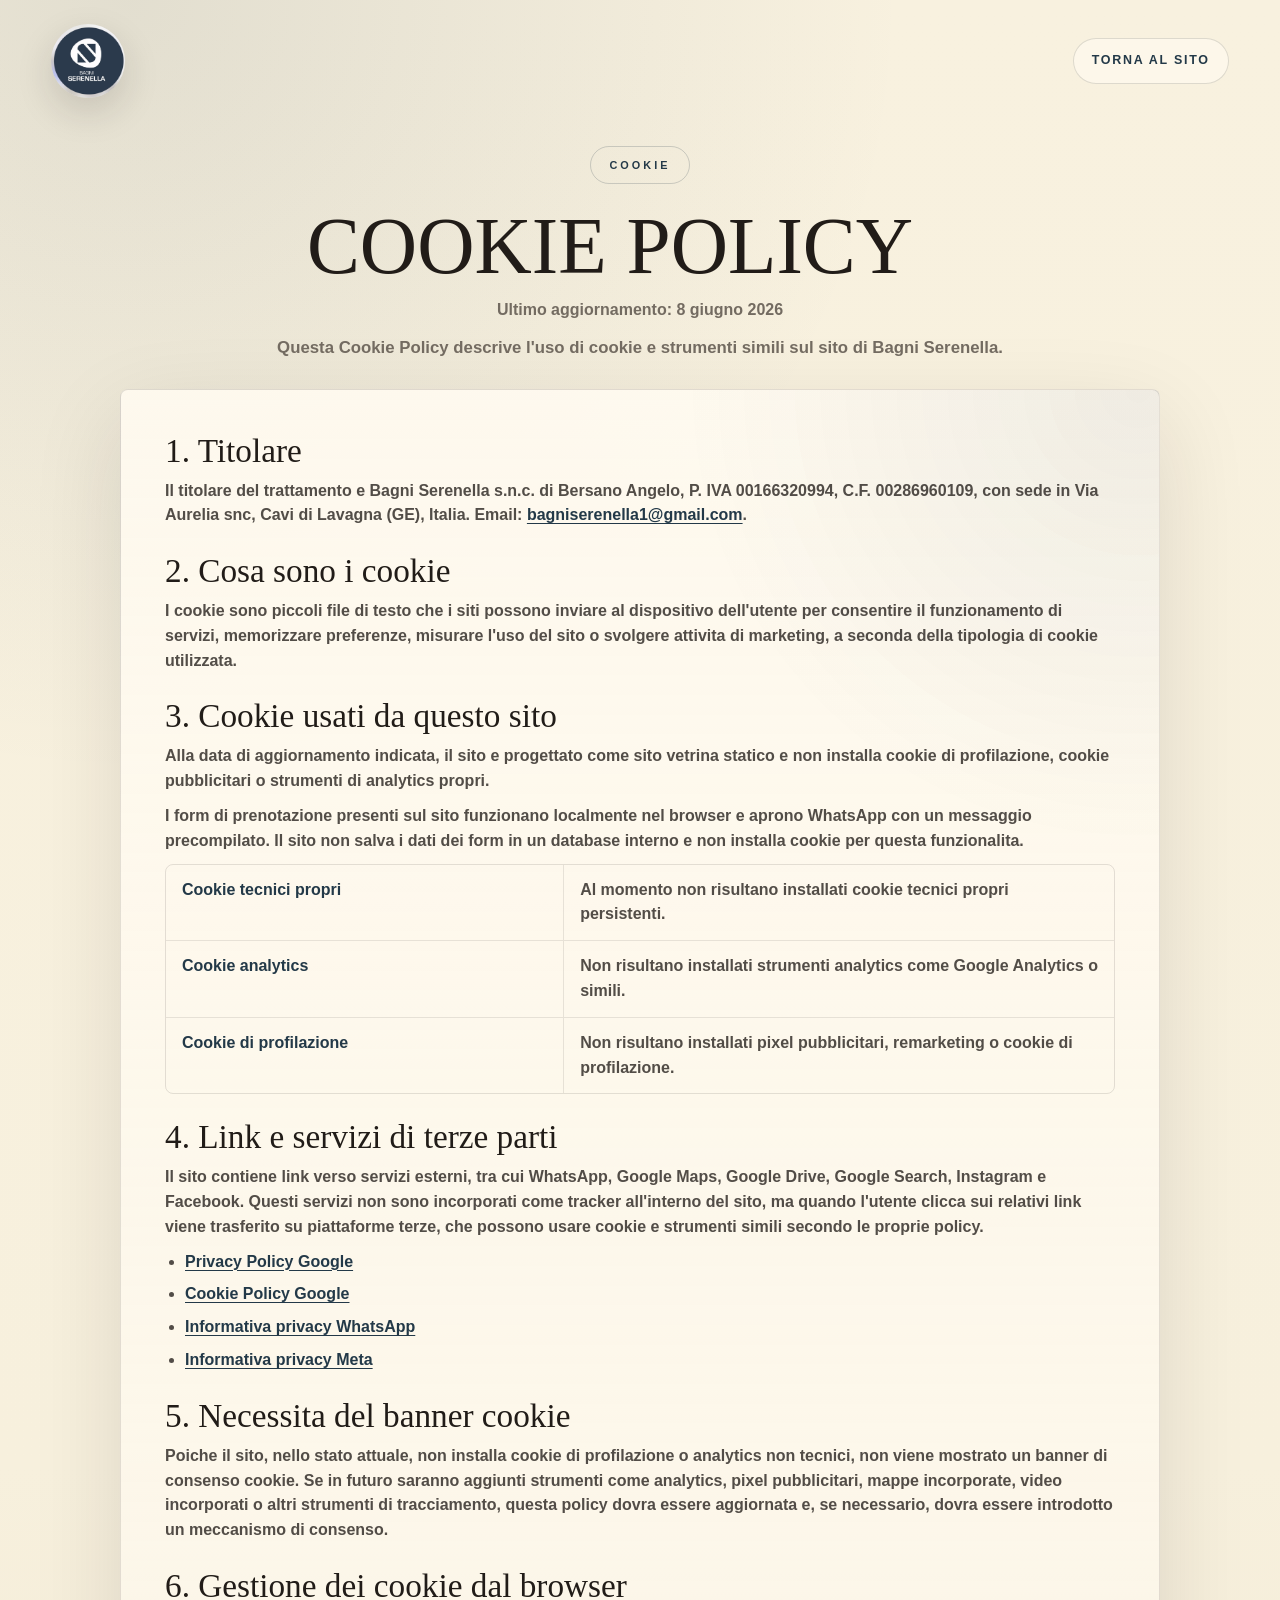
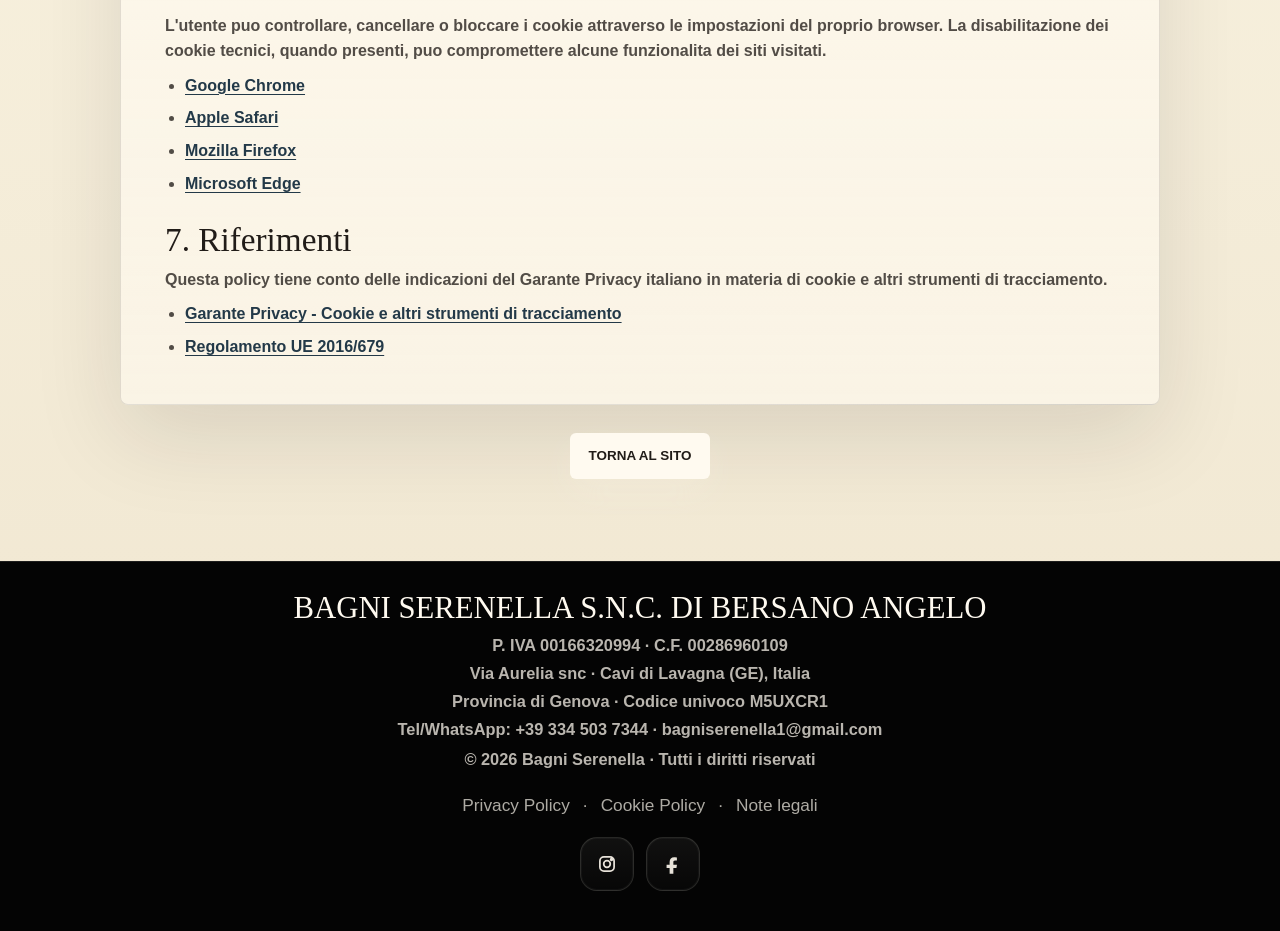
==== commit fb3f1277: "Add files via upload" ====
--- a/cookie-policy.html
+++ b/cookie-policy.html
@@ -8,7 +8,7 @@
       name="description"
       content="Cookie Policy di Bagni Serenella: informazioni su cookie tecnici, strumenti di terze parti e aggiornamenti futuri."
     />
-    <link rel="stylesheet" href="site.css?v=20260608-legal" />
+    <link rel="stylesheet" href="site.css?v=20260611-mobile" />
   </head>
   <body class="legal-page">
     <header class="legal-topbar" aria-label="Navigazione legale">
--- a/site.css
+++ b/site.css
@@ -25,10 +25,14 @@
 }
 
 html {
+  max-width: 100%;
+  overflow-x: hidden;
   scroll-behavior: smooth;
 }
 
 body {
+  max-width: 100%;
+  overflow-x: hidden;
   margin: 0;
   background: var(--paper);
   color: var(--ink);
@@ -1069,7 +1073,8 @@
   width: 100%;
   height: min(560px, calc(100svh - 230px));
   min-height: 0;
-  object-fit: contain;
+  object-fit: cover;
+  object-position: center;
   transition: transform 600ms ease;
 }
 
@@ -1236,8 +1241,7 @@
 }
 
 .contact-card,
-.map-frame,
-.footer-shell {
+.map-frame {
   border: 1px solid rgba(33, 28, 24, 0.12);
   border-radius: var(--radius);
   background:
@@ -1521,78 +1525,92 @@
 }
 
 .site-footer {
-  padding: 0 34px 30px;
-  background: var(--paper);
-  color: var(--ink);
-}
-
-.footer-shell {
-  display: grid;
-  grid-template-columns: minmax(280px, 1.5fr) minmax(180px, 0.8fr) minmax(200px, 0.9fr) minmax(160px, 0.58fr);
-  gap: 0;
-  width: min(1680px, 100%);
+  border-top: 1px solid rgba(255, 250, 240, 0.1);
+  padding: 30px 34px 40px;
+  background: #040404;
+  color: rgba(255, 250, 240, 0.88);
+  text-align: center;
+}
+
+.footer-legal-shell {
+  display: grid;
+  justify-items: center;
+  width: min(980px, 100%);
   margin: 0 auto;
-  padding: 28px;
-}
-
-.footer-brand,
-.footer-column {
-  padding: 0 26px;
-}
-
-.footer-brand {
-  display: grid;
-  align-content: start;
-  gap: 16px;
-  padding-left: 0;
-}
-
-.footer-brand img {
-  width: 88px;
-  height: 88px;
-  border-radius: 50%;
-}
-
-.footer-brand span,
-.footer-bottom,
-.footer-column a {
-  color: var(--muted);
-}
-
-.footer-column {
-  display: grid;
-  align-content: start;
-  gap: 14px;
-  border-left: 1px solid rgba(33, 28, 24, 0.1);
-}
-
-.footer-column p {
-  margin: 0 0 4px;
-  color: var(--sea);
-  font-size: 0.78rem;
-  font-weight: 900;
-  letter-spacing: 0.24em;
+}
+
+.footer-company-name {
+  margin: 0 0 8px;
+  color: var(--white);
+  font-family: Didot, "Bodoni 72", Georgia, "Times New Roman", serif;
+  font-size: clamp(1.55rem, 2.4vw, 2.32rem);
+  line-height: 1.05;
   text-transform: uppercase;
 }
 
-.footer-column a {
-  font-weight: 800;
-}
-
-.footer-social div {
+.footer-line,
+.footer-copy {
+  margin: 2px 0;
+  color: rgba(255, 250, 240, 0.72);
+  font-size: clamp(0.96rem, 1.28vw, 1.1rem);
+  font-weight: 760;
+  line-height: 1.45;
+}
+
+.footer-line a {
+  color: inherit;
+}
+
+.footer-copy {
+  margin-top: 5px;
+}
+
+.footer-legal-links {
   display: flex;
+  flex-wrap: wrap;
+  justify-content: center;
+  gap: 0 13px;
+  margin-top: 18px;
+  color: rgba(255, 250, 240, 0.68);
+  font-size: clamp(0.98rem, 1.35vw, 1.12rem);
+}
+
+.footer-legal-links a {
+  transition: color 180ms ease;
+}
+
+.footer-legal-links a:hover,
+.footer-legal-links a:focus-visible,
+.footer-line a:hover,
+.footer-line a:focus-visible {
+  color: var(--white);
+}
+
+.footer-social {
+  display: flex;
+  justify-content: center;
   gap: 12px;
+  margin-top: 18px;
 }
 
 .footer-social a {
   display: grid;
-  width: 58px;
-  height: 58px;
+  width: 54px;
+  height: 54px;
   place-items: center;
-  border: 1px solid rgba(33, 28, 24, 0.12);
-  border-radius: 18px;
-  background: rgba(255, 250, 240, 0.64);
-  color: var(--sea);
+  border: 1px solid rgba(255, 250, 240, 0.13);
+  border-radius: 17px;
+  background: linear-gradient(180deg, rgba(255, 250, 240, 0.055), rgba(255, 250, 240, 0.015));
+  color: rgba(255, 250, 240, 0.9);
+  box-shadow: inset 0 0 0 1px rgba(255, 250, 240, 0.035);
+  transition: border-color 180ms ease, color 180ms ease, transform 180ms ease;
+}
+
+.footer-social a:hover,
+.footer-social a:focus-visible {
+  border-color: rgba(255, 250, 240, 0.34);
+  color: var(--white);
+  transform: translateY(-2px);
 }
 
 .footer-social svg {
@@ -1608,19 +1626,207 @@
   stroke: none;
 }
 
-.footer-bottom {
+.legal-page {
+  min-height: 100vh;
+  background:
+    radial-gradient(circle at 10% 0%, rgba(35, 57, 72, 0.1), transparent 28%),
+    linear-gradient(180deg, #f8f1df 0%, var(--paper) 58%, #efe5cf 100%);
+}
+
+.legal-topbar {
   display: flex;
+  align-items: center;
   justify-content: space-between;
   gap: 24px;
-  width: min(1680px, 100%);
-  margin: 20px auto 0;
+  padding: 24px clamp(18px, 4vw, 54px);
+}
+
+.legal-topbar img {
+  width: 74px;
+  height: 74px;
+  border-radius: 50%;
+  box-shadow: 0 14px 36px rgba(33, 28, 24, 0.15);
+}
+
+.legal-topbar a:last-child {
+  border: 1px solid rgba(33, 28, 24, 0.14);
+  border-radius: 999px;
+  padding: 12px 18px;
+  background: rgba(255, 250, 240, 0.66);
+  color: var(--sea);
+  font-size: 0.78rem;
+  font-weight: 900;
+  letter-spacing: 0.14em;
+  text-transform: uppercase;
+}
+
+.legal-main {
+  width: min(1040px, calc(100% - 36px));
+  margin: 24px auto 82px;
+}
+
+.legal-hero {
+  margin-bottom: 28px;
+  text-align: center;
+}
+
+.legal-kicker {
+  display: inline-flex;
+  min-height: 38px;
+  align-items: center;
+  justify-content: center;
+  border: 1px solid rgba(35, 57, 72, 0.2);
+  border-radius: 999px;
+  padding: 7px 18px;
+  color: var(--sea);
+  font-size: 0.68rem;
+  font-weight: 900;
+  letter-spacing: 0.28em;
+  text-transform: uppercase;
+}
+
+.legal-hero h1 {
+  margin: 24px 0 12px;
+  color: var(--ink);
+  font-size: clamp(2.7rem, 6.2vw, 5.2rem);
+  line-height: 0.98;
+}
+
+.legal-updated,
+.legal-intro {
+  margin: 0 auto;
+  color: var(--muted);
+  font-weight: 680;
+}
+
+.legal-intro {
+  max-width: 760px;
+  margin-top: 12px;
+  font-size: 1.05rem;
+}
+
+.legal-card {
+  display: grid;
+  gap: 26px;
+  border: 1px solid rgba(33, 28, 24, 0.12);
+  border-radius: var(--radius);
+  padding: clamp(24px, 4vw, 44px);
+  background:
+    radial-gradient(circle at 98% 0%, rgba(35, 57, 72, 0.07), transparent 24%),
+    linear-gradient(180deg, rgba(255, 250, 240, 0.9), rgba(255, 250, 240, 0.58));
+  box-shadow: 0 30px 90px rgba(33, 28, 24, 0.12);
+}
+
+.legal-card section {
+  display: grid;
+  gap: 10px;
+}
+
+.legal-card h2 {
+  margin: 0;
+  color: var(--ink);
+  font-family: Didot, "Bodoni 72", Georgia, "Times New Roman", serif;
+  font-size: clamp(1.55rem, 2.6vw, 2.35rem);
+  line-height: 1.05;
+}
+
+.legal-card h3 {
+  margin: 12px 0 0;
+  color: var(--sea);
+  font-size: 0.86rem;
+  font-weight: 900;
+  letter-spacing: 0.18em;
+  text-transform: uppercase;
+}
+
+.legal-card p,
+.legal-card li {
+  margin: 0;
+  color: rgba(33, 28, 24, 0.78);
+  font-weight: 620;
+}
+
+.legal-card ul {
+  display: grid;
+  gap: 8px;
+  margin: 0;
+  padding-left: 20px;
+}
+
+.legal-card a {
+  color: var(--sea);
+  font-weight: 900;
+  text-decoration: underline;
+  text-decoration-thickness: 1px;
+  text-underline-offset: 3px;
+}
+
+.legal-details {
+  display: grid;
+  grid-template-columns: 0.5fr 1fr;
+  gap: 10px 20px;
+  margin: 0;
+}
+
+.legal-details dt {
+  color: var(--sea);
+  font-size: 0.74rem;
+  font-weight: 900;
+  letter-spacing: 0.16em;
+  text-transform: uppercase;
+}
+
+.legal-details dd {
+  margin: 0;
+  color: rgba(33, 28, 24, 0.82);
+  font-weight: 760;
+}
+
+.legal-table {
+  display: grid;
+  border: 1px solid rgba(33, 28, 24, 0.12);
+  border-radius: var(--radius);
+  overflow: hidden;
+}
+
+.legal-table div {
+  display: grid;
+  grid-template-columns: 0.42fr 0.58fr;
+}
+
+.legal-table div + div {
   border-top: 1px solid rgba(33, 28, 24, 0.1);
-  padding-top: 18px;
-  font-size: 0.92rem;
-  font-weight: 700;
+}
+
+.legal-table span {
+  padding: 13px 16px;
+  color: rgba(33, 28, 24, 0.78);
+  font-weight: 680;
+}
+
+.legal-table span:first-child {
+  border-right: 1px solid rgba(33, 28, 24, 0.1);
+  color: var(--sea);
+  font-weight: 900;
+}
+
+.legal-note {
+  border-left: 3px solid var(--sea);
+  padding: 12px 0 12px 18px;
+  color: rgba(33, 28, 24, 0.78);
+}
+
+.legal-back {
+  display: flex;
+  justify-content: center;
+  margin-top: 28px;
 }
 
 .mobile-cta {
+  display: none;
+}
+
+.mobile-cta-hero-book {
   display: none;
 }
 
@@ -1634,6 +1840,7 @@
   z-index: 150;
   display: grid;
   place-items: center;
+  overflow-x: hidden;
   padding: 24px;
 }
 
@@ -1647,7 +1854,8 @@
 .booking-dialog {
   position: relative;
   z-index: 1;
-  width: min(720px, 100%);
+  width: min(720px, calc(100vw - 48px));
+  max-width: 100%;
   max-height: min(760px, calc(100svh - 48px));
   overflow: auto;
   border-radius: var(--radius);
@@ -1714,6 +1922,7 @@
 .booking-form select,
 .booking-form textarea {
   width: 100%;
+  min-width: 0;
   min-height: 52px;
   border: 1px solid rgba(33, 28, 24, 0.18);
   border-radius: 4px;
@@ -1875,16 +2084,6 @@
     height: min(560px, calc(100svh - 130px));
   }
 
-  .footer-shell {
-    grid-template-columns: 1fr 1fr;
-    gap: 28px 0;
-  }
-
-  .footer-column:nth-child(3) {
-    border-left: 0;
-    padding-left: 0;
-  }
-
   .events-gallery {
     width: min(980px, 100%);
   }
@@ -1940,7 +2139,7 @@
   }
 
   .hero-copy {
-    font-size: 1.03rem;
+    display: none;
   }
 
   .hero-actions,
@@ -2164,30 +2363,78 @@
   }
 
   .site-footer {
-    padding: 0 15px 88px;
-  }
-
-  .footer-shell {
+    padding: 34px 20px 108px;
+  }
+
+  .footer-legal-shell {
+    width: min(620px, 100%);
+  }
+
+  .footer-company-name {
+    max-width: 12em;
+    font-size: clamp(2rem, 7.8vw, 3.1rem);
+  }
+
+  .footer-line,
+  .footer-copy {
+    font-size: clamp(1.08rem, 4.2vw, 1.38rem);
+  }
+
+  .footer-legal-links {
+    gap: 2px 10px;
+    font-size: clamp(1.06rem, 4.3vw, 1.32rem);
+  }
+
+  .footer-social a {
+    width: 64px;
+    height: 64px;
+    border-radius: 19px;
+  }
+
+  .legal-topbar {
+    padding: 18px;
+  }
+
+  .legal-topbar img {
+    width: 62px;
+    height: 62px;
+  }
+
+  .legal-topbar a:last-child {
+    padding: 10px 13px;
+    font-size: 0.68rem;
+  }
+
+  .legal-main {
+    width: calc(100% - 28px);
+    margin: 18px auto 54px;
+  }
+
+  .legal-hero {
+    text-align: left;
+  }
+
+  .legal-hero h1 {
+    font-size: clamp(2.6rem, 13vw, 4.25rem);
+  }
+
+  .legal-card {
+    padding: 22px 18px;
+  }
+
+  .legal-details,
+  .legal-table div {
     grid-template-columns: 1fr;
-    border-radius: 22px;
-    padding: 22px;
-  }
-
-  .footer-brand,
-  .footer-column {
-    border-left: 0;
-    border-top: 1px solid rgba(33, 28, 24, 0.1);
-    padding: 22px 0 0;
-  }
-
-  .footer-brand {
-    border-top: 0;
-    padding-top: 0;
-  }
-
-  .footer-bottom {
-    flex-direction: column;
-    gap: 8px;
+  }
+
+  .legal-table span:first-child {
+    border-right: 0;
+    border-bottom: 1px solid rgba(33, 28, 24, 0.08);
+    padding-bottom: 6px;
+  }
+
+  .legal-table span:last-child {
+    padding-top: 8px;
   }
 
   .mobile-cta {
@@ -2210,16 +2457,42 @@
     font-weight: 900;
   }
 
-  .mobile-cta a:last-child {
+  .mobile-cta-call {
+    background: var(--sea-dark);
+    color: var(--white);
+  }
+
+  .mobile-cta-book {
     background: var(--white);
     color: #1f2118;
   }
 
+  .mobile-cta .mobile-cta-hero-book {
+    display: none;
+  }
+
+  body.hero-mobile-cta .mobile-cta {
+    grid-template-columns: 1fr;
+  }
+
+  body.hero-mobile-cta .mobile-cta-call,
+  body.hero-mobile-cta .mobile-cta-book {
+    display: none;
+  }
+
+  body.hero-mobile-cta .mobile-cta .mobile-cta-hero-book {
+    display: grid;
+    min-height: 68px;
+    background: var(--sea-dark);
+    color: var(--white);
+  }
+
   .booking-modal {
     padding: 15px;
   }
 
   .booking-dialog {
+    width: min(100%, calc(100vw - 30px));
     padding: 30px 20px;
   }
 
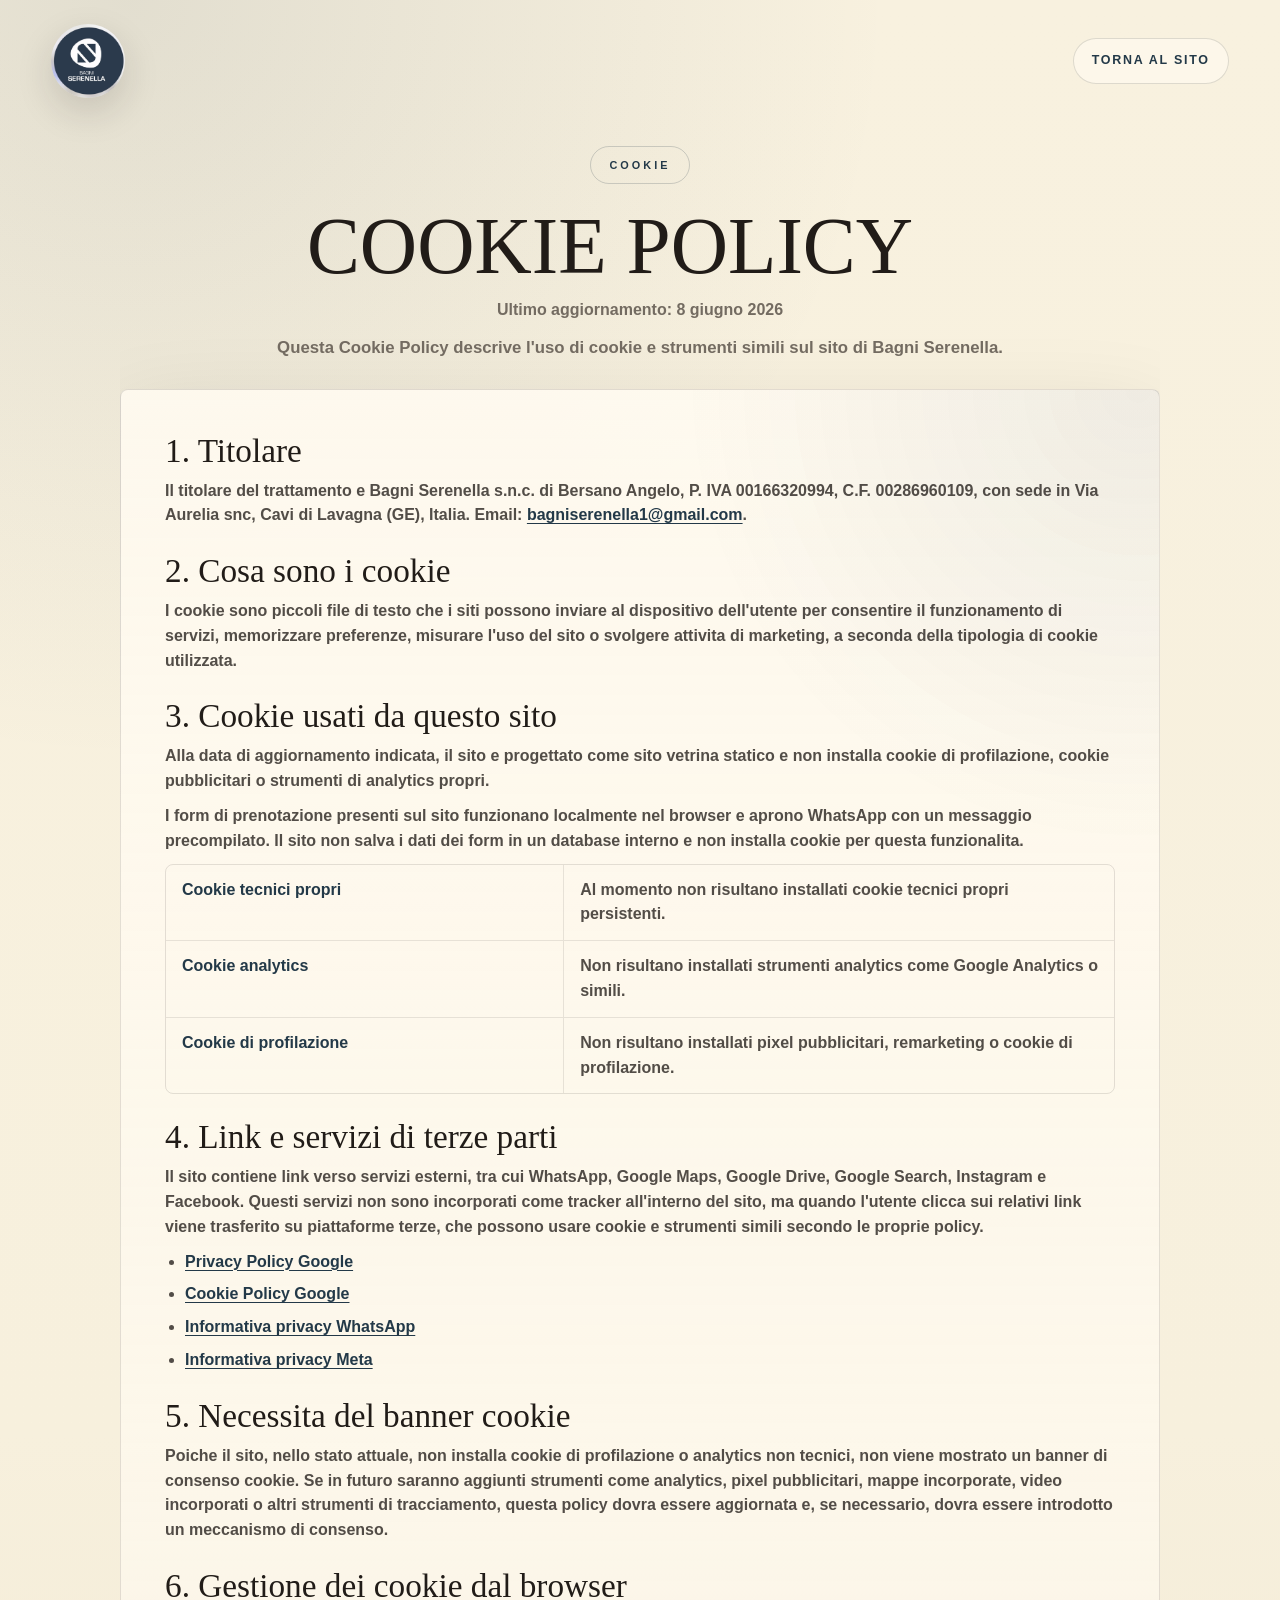
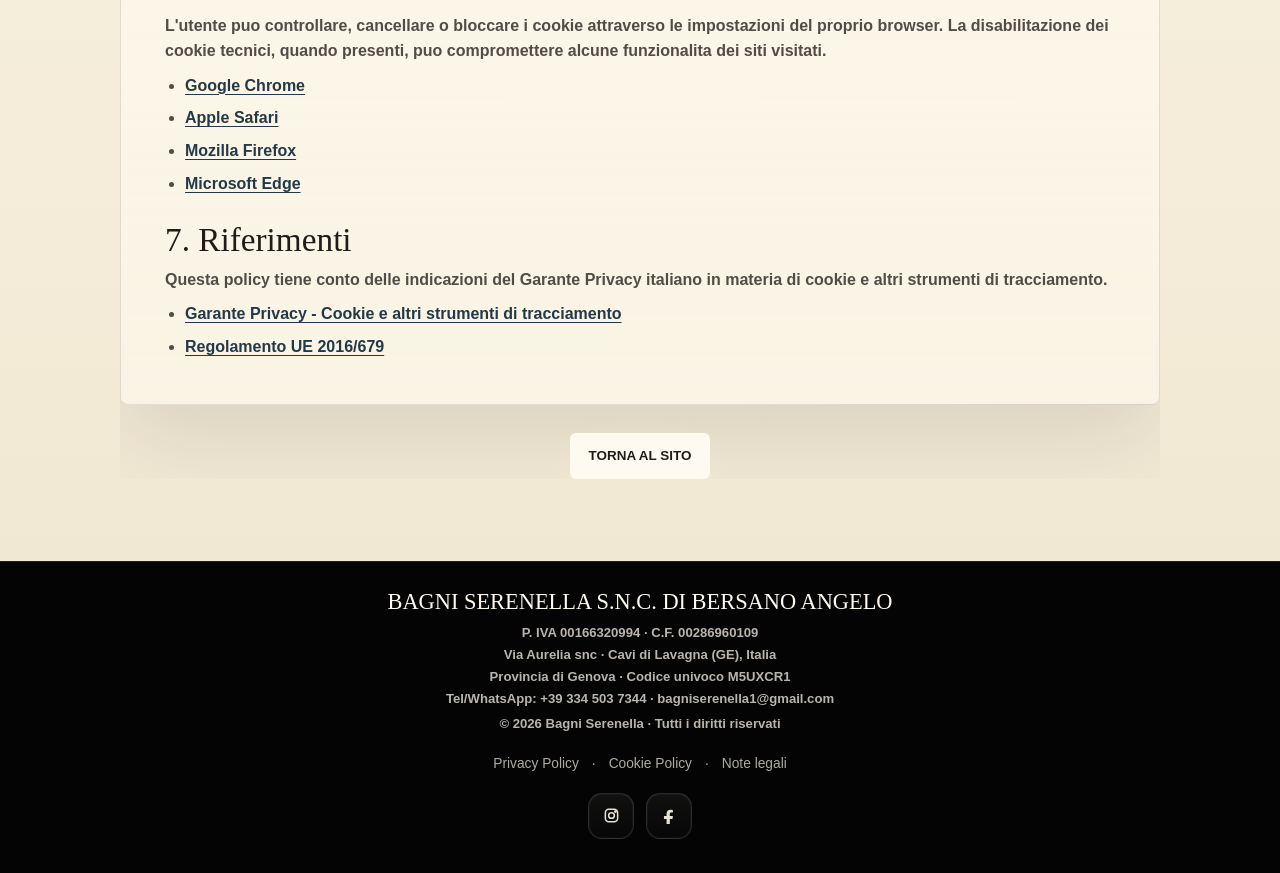
==== commit 63046b19: "Add files via upload" ====
--- a/cookie-policy.html
+++ b/cookie-policy.html
@@ -8,7 +8,7 @@
       name="description"
       content="Cookie Policy di Bagni Serenella: informazioni su cookie tecnici, strumenti di terze parti e aggiornamenti futuri."
     />
-    <link rel="stylesheet" href="site.css?v=20260611-mobile" />
+    <link rel="stylesheet" href="site.css?v=20260612-consent-images" />
   </head>
   <body class="legal-page">
     <header class="legal-topbar" aria-label="Navigazione legale">
--- a/site.css
+++ b/site.css
@@ -54,6 +54,15 @@
   max-width: 100%;
 }
 
+picture {
+  display: block;
+}
+
+main {
+  max-width: 100%;
+  overflow-x: hidden;
+}
+
 a {
   color: inherit;
   text-decoration: none;
@@ -471,35 +480,6 @@
   width: min(1180px, calc(100% - 42px));
   margin: 0 auto;
   padding: 104px 0;
-}
-
-main > section:not(.hero) {
-  position: relative;
-}
-
-main > section:not(.hero)::before {
-  position: absolute;
-  top: 0;
-  right: max(21px, calc((100% - 1720px) / 2));
-  left: max(21px, calc((100% - 1720px) / 2));
-  height: 1px;
-  background: linear-gradient(90deg, transparent, rgba(35, 57, 72, 0.22), transparent);
-  content: "";
-  pointer-events: none;
-}
-
-main > section:not(.hero)::after {
-  position: absolute;
-  top: -3px;
-  left: 50%;
-  width: 58px;
-  height: 7px;
-  border-top: 1px solid rgba(35, 57, 72, 0.2);
-  border-bottom: 1px solid rgba(35, 57, 72, 0.1);
-  background: transparent;
-  content: "";
-  transform: translateX(-50%);
-  pointer-events: none;
 }
 
 .section-heading {
@@ -615,8 +595,9 @@
 }
 
 .whatsapp-cta svg {
-  width: 23px;
-  height: 23px;
+  width: 21px;
+  height: 21px;
+  flex: 0 0 auto;
   fill: currentColor;
 }
 
@@ -685,7 +666,7 @@
   gap: 28px;
   margin-top: 18px;
   color: var(--ink);
-  font-size: 1.2rem;
+  font-size: 1rem;
 }
 
 .carousel-controls span {
@@ -694,30 +675,39 @@
 
 .carousel-arrow {
   position: relative;
-  width: min(160px, 100%);
-  height: 50px;
-  border: 0;
-  background: transparent;
+  display: grid;
+  width: 66px;
+  height: 66px;
+  border: 1px solid rgba(35, 57, 72, 0.22);
+  border-radius: 50%;
+  background: rgba(255, 250, 240, 0.56);
   color: var(--ink);
-  transition: color 180ms ease, opacity 180ms ease, transform 180ms ease;
+  box-shadow: 0 16px 42px rgba(35, 57, 72, 0.08);
+  transition:
+    border-color 180ms ease,
+    background 180ms ease,
+    color 180ms ease,
+    opacity 180ms ease,
+    transform 180ms ease;
 }
 
 .carousel-arrow::before {
   position: absolute;
   top: 50%;
-  left: 0;
-  width: 100%;
+  left: 19px;
+  width: 26px;
   height: 2px;
   background: currentColor;
   content: "";
+  transform: translateY(-50%);
 }
 
 .carousel-arrow::after {
   position: absolute;
   top: 50%;
-  left: 0;
-  width: 20px;
-  height: 20px;
+  left: 18px;
+  width: 12px;
+  height: 12px;
   border-bottom: 2px solid currentColor;
   border-left: 2px solid currentColor;
   content: "";
@@ -729,14 +719,21 @@
 }
 
 .carousel-arrow-next::after {
-  right: 0;
+  right: 18px;
   left: auto;
   transform: translateY(-50%) rotate(225deg);
 }
 
+.carousel-arrow-next::before {
+  right: 19px;
+  left: auto;
+}
+
 .carousel-arrow:hover,
 .carousel-arrow:focus-visible {
-  color: var(--ink);
+  border-color: rgba(35, 57, 72, 0.48);
+  background: var(--sea-dark);
+  color: var(--white);
   transform: translateX(-4px);
 }
 
@@ -750,9 +747,13 @@
   outline-offset: 6px;
 }
 
+.carousel-arrow:focus:not(:focus-visible) {
+  outline: 0;
+}
+
 .carousel-arrow:disabled {
   cursor: default;
-  opacity: 1;
+  opacity: 0.38;
   transform: none;
 }
 
@@ -971,6 +972,7 @@
   gap: 11px;
   padding: 14px 22px;
   border-radius: 4px;
+  white-space: nowrap;
   font-weight: 850;
   letter-spacing: 0.12em;
   text-transform: uppercase;
@@ -1084,6 +1086,12 @@
 
 .event-card:hover img {
   transform: scale(1.035);
+}
+
+@media (min-width: 721px) {
+  .event-desktop-hidden {
+    display: none;
+  }
 }
 
 .reviews-section {
@@ -1134,6 +1142,10 @@
   text-align: left;
 }
 
+.review-swipe-hint {
+  display: none;
+}
+
 .review-card {
   min-height: 264px;
   margin: 0;
@@ -1348,6 +1360,79 @@
   overflow: hidden;
 }
 
+.map-embed {
+  position: absolute;
+  inset: 0;
+  display: block;
+  width: 100%;
+  height: 100%;
+  border: 0;
+  filter: saturate(0.9) contrast(0.96);
+}
+
+.map-consent {
+  position: absolute;
+  inset: 0;
+  z-index: 4;
+  display: grid;
+  align-content: center;
+  justify-items: center;
+  gap: 16px;
+  padding: 34px;
+  background:
+    linear-gradient(180deg, rgba(255, 250, 240, 0.94), rgba(244, 234, 214, 0.9)),
+    radial-gradient(circle at 72% 24%, rgba(35, 57, 72, 0.12), transparent 38%);
+  color: var(--ink);
+  text-align: center;
+}
+
+.map-consent[hidden] {
+  display: none;
+}
+
+.map-consent p {
+  max-width: 520px;
+  margin: 0;
+  color: var(--ink);
+  font-size: clamp(1rem, 1.8vw, 1.35rem);
+  line-height: 1.55;
+}
+
+.map-consent .button {
+  min-height: 52px;
+  border-color: var(--ink);
+  background: var(--ink);
+  color: var(--white);
+}
+
+.map-consent a {
+  color: var(--sea);
+  font-size: 0.78rem;
+  font-weight: 900;
+  letter-spacing: 0.12em;
+  text-transform: uppercase;
+}
+
+.map-hit {
+  position: absolute;
+  inset: 0;
+  z-index: 1;
+}
+
+.map-open {
+  position: absolute;
+  top: 18px;
+  left: 18px;
+  z-index: 2;
+  border-radius: 6px;
+  padding: 12px 15px;
+  background: rgba(255, 250, 240, 0.94);
+  color: var(--sea);
+  font-size: 0.86rem;
+  font-weight: 900;
+  box-shadow: 0 12px 32px rgba(33, 28, 24, 0.14);
+}
+
 .map-visual {
   position: absolute;
   inset: 0;
@@ -1492,6 +1577,7 @@
 .map-frame::after {
   position: absolute;
   inset: auto 0 0;
+  z-index: 1;
   height: 40%;
   background: linear-gradient(180deg, rgba(33, 28, 24, 0), rgba(33, 28, 24, 0.32));
   content: "";
@@ -1502,7 +1588,7 @@
   position: absolute;
   left: 28px;
   bottom: 28px;
-  z-index: 1;
+  z-index: 2;
   display: grid;
   gap: 4px;
   max-width: 360px;
@@ -1526,7 +1612,7 @@
 
 .site-footer {
   border-top: 1px solid rgba(255, 250, 240, 0.1);
-  padding: 30px 34px 40px;
+  padding: 28px 34px 34px;
   background: #040404;
   color: rgba(255, 250, 240, 0.88);
   text-align: center;
@@ -1543,8 +1629,8 @@
   margin: 0 0 8px;
   color: var(--white);
   font-family: Didot, "Bodoni 72", Georgia, "Times New Roman", serif;
-  font-size: clamp(1.55rem, 2.4vw, 2.32rem);
-  line-height: 1.05;
+  font-size: clamp(1.24rem, 1.75vw, 1.82rem);
+  line-height: 1.06;
   text-transform: uppercase;
 }
 
@@ -1552,9 +1638,9 @@
 .footer-copy {
   margin: 2px 0;
   color: rgba(255, 250, 240, 0.72);
-  font-size: clamp(0.96rem, 1.28vw, 1.1rem);
-  font-weight: 760;
-  line-height: 1.45;
+  font-size: clamp(0.82rem, 1vw, 0.98rem);
+  font-weight: 660;
+  line-height: 1.38;
 }
 
 .footer-line a {
@@ -1572,7 +1658,7 @@
   gap: 0 13px;
   margin-top: 18px;
   color: rgba(255, 250, 240, 0.68);
-  font-size: clamp(0.98rem, 1.35vw, 1.12rem);
+  font-size: clamp(0.86rem, 1.05vw, 0.98rem);
 }
 
 .footer-legal-links a {
@@ -1595,11 +1681,11 @@
 
 .footer-social a {
   display: grid;
-  width: 54px;
-  height: 54px;
+  width: 46px;
+  height: 46px;
   place-items: center;
   border: 1px solid rgba(255, 250, 240, 0.13);
-  border-radius: 17px;
+  border-radius: 14px;
   background: linear-gradient(180deg, rgba(255, 250, 240, 0.055), rgba(255, 250, 240, 0.015));
   color: rgba(255, 250, 240, 0.9);
   box-shadow: inset 0 0 0 1px rgba(255, 250, 240, 0.035);
@@ -1614,8 +1700,8 @@
 }
 
 .footer-social svg {
-  width: 22px;
-  height: 22px;
+  width: 19px;
+  height: 19px;
   fill: none;
   stroke: currentColor;
   stroke-width: 1.9;
@@ -1854,7 +1940,7 @@
 .booking-dialog {
   position: relative;
   z-index: 1;
-  width: min(720px, calc(100vw - 48px));
+  width: min(700px, calc(100vw - 48px));
   max-width: 100%;
   max-height: min(760px, calc(100svh - 48px));
   overflow: auto;
@@ -1905,10 +1991,12 @@
 .booking-form {
   display: grid;
   gap: 18px;
+  max-width: 100%;
 }
 
 .booking-form label,
 .service-options {
+  min-width: 0;
   display: grid;
   gap: 8px;
   color: rgba(33, 28, 24, 0.72);
@@ -1922,6 +2010,7 @@
 .booking-form select,
 .booking-form textarea {
   width: 100%;
+  max-width: 100%;
   min-width: 0;
   min-height: 52px;
   border: 1px solid rgba(33, 28, 24, 0.18);
@@ -1971,6 +2060,37 @@
   width: 18px;
   min-height: 18px;
   accent-color: #302821;
+}
+
+.privacy-consent {
+  display: flex !important;
+  align-items: flex-start;
+  gap: 12px !important;
+  border: 1px solid rgba(33, 28, 24, 0.14);
+  border-radius: 10px;
+  padding: 14px;
+  background: rgba(255, 250, 240, 0.62);
+  color: rgba(33, 28, 24, 0.82) !important;
+  font-size: 0.86rem !important;
+  font-weight: 650 !important;
+  letter-spacing: 0 !important;
+  line-height: 1.45;
+  text-transform: none !important;
+}
+
+.privacy-consent input {
+  flex: 0 0 20px;
+  width: 20px;
+  min-height: 20px;
+  margin-top: 1px;
+  accent-color: #302821;
+}
+
+.privacy-consent a {
+  color: var(--sea);
+  font-weight: 850;
+  text-decoration: underline;
+  text-underline-offset: 3px;
 }
 
 .booking-form .button {
@@ -2112,6 +2232,18 @@
 @media (max-width: 720px) {
   body {
     padding-bottom: 72px;
+    width: 100%;
+  }
+
+  main,
+  section,
+  .twiga-beach,
+  .service-band,
+  .restaurant-experience,
+  .reviews-section,
+  .contacts-section {
+    max-width: 100%;
+    overflow-x: clip;
   }
 
   .brand {
@@ -2121,7 +2253,8 @@
   .hero {
     min-height: 100vh;
     min-height: 100svh;
-    padding: 116px 21px 218px;
+    align-items: center;
+    padding: 116px 21px 118px;
   }
 
   .hero-overlay {
@@ -2147,6 +2280,21 @@
     width: 100%;
   }
 
+  .hero-actions {
+    display: none;
+  }
+
+  .hero-content {
+    width: min(100%, 640px);
+    margin: 0 auto;
+  }
+
+  .hero h1 {
+    max-width: min(100%, 11em);
+    margin: 0 auto;
+    text-align: center;
+  }
+
   .hero-scroll {
     display: none;
   }
@@ -2155,8 +2303,7 @@
     width: min(100% - 30px, 1180px);
   }
 
-  .service-grid,
-  .review-grid {
+  .service-grid {
     grid-template-columns: 1fr;
   }
 
@@ -2202,8 +2349,12 @@
   }
 
   .beach-carousel,
-  .restaurant-carousel {
+  .restaurant-carousel,
+  .events-gallery,
+  .contacts-shell {
     width: min(100% - 30px, 1180px);
+    margin-right: auto;
+    margin-left: auto;
   }
 
   .beach-track,
@@ -2224,7 +2375,29 @@
   }
 
   .carousel-arrow {
-    width: 84px;
+    width: 56px;
+    height: 56px;
+  }
+
+  .carousel-arrow::before {
+    left: 16px;
+    width: 22px;
+  }
+
+  .carousel-arrow::after {
+    left: 15px;
+    width: 11px;
+    height: 11px;
+  }
+
+  .carousel-arrow-next::before {
+    right: 16px;
+    left: auto;
+  }
+
+  .carousel-arrow-next::after {
+    right: 15px;
+    left: auto;
   }
 
   .service-band {
@@ -2264,8 +2437,14 @@
   }
 
   .restaurant-feature-copy h2 {
-    font-size: 2.35rem;
+    font-size: clamp(2.05rem, 11vw, 2.35rem);
     line-height: 1.12;
+    overflow-wrap: normal;
+    word-break: normal;
+  }
+
+  .keep-line {
+    white-space: normal;
   }
 
   .restaurant-feature-copy p:not(.eyebrow) {
@@ -2274,10 +2453,22 @@
   }
 
   .restaurant-info-panel {
+    width: 100%;
+    max-width: 100%;
     margin-top: 38px;
     padding: 32px 22px;
   }
 
+  .restaurant-panel-actions {
+    grid-template-columns: 1fr;
+  }
+
+  .restaurant-panel-actions button,
+  .restaurant-menu-link {
+    width: 100%;
+    min-width: 0;
+  }
+
   .restaurant-statement {
     margin-top: 72px;
   }
@@ -2291,22 +2482,77 @@
   }
 
   .reviews-inner h2 {
-    font-size: 3rem;
+    font-size: 2.72rem;
   }
 
   .review-grid {
+    display: flex;
+    gap: 14px;
+    overflow-x: auto;
+    overscroll-behavior-x: contain;
+    scroll-snap-type: x mandatory;
+    scrollbar-width: none;
     margin-top: 42px;
   }
 
+  .review-grid::-webkit-scrollbar {
+    display: none;
+  }
+
   .review-card {
+    flex: 0 0 92%;
+    scroll-snap-align: center;
     min-height: 0;
-    border-radius: 20px;
-    padding: 24px;
+    border-radius: var(--radius);
+    padding: 22px;
+    box-shadow: 0 18px 44px rgba(33, 28, 24, 0.08);
+  }
+
+  .review-swipe-hint {
+    display: flex;
+    align-items: center;
+    justify-content: center;
+    gap: 10px;
+    margin: 16px 0 0;
+    color: var(--sea);
+    font-size: 0.72rem;
+    font-weight: 900;
+    letter-spacing: 0.15em;
+    text-transform: uppercase;
+  }
+
+  .review-swipe-hint::after {
+    content: "";
+    width: 42px;
+    height: 1px;
+    background: currentColor;
+    box-shadow: 12px 0 0 currentColor;
   }
 
   .review-card-top {
-    align-items: flex-start;
-    flex-direction: column;
+    align-items: center;
+    flex-direction: row;
+    margin-bottom: 18px;
+  }
+
+  .review-stars {
+    font-size: 1.16rem;
+  }
+
+  .google-badge {
+    min-height: 36px;
+    padding: 0 13px;
+    font-size: 0.82rem;
+  }
+
+  .review-card blockquote {
+    font-size: 0.96rem;
+    line-height: 1.48;
+  }
+
+  .review-card figcaption {
+    margin-top: 18px;
+    font-size: 0.86rem;
   }
 
   .review-cta {
@@ -2325,45 +2571,121 @@
   }
 
   .contacts-section {
-    padding: 62px 15px;
+    padding: 42px 15px 30px;
+  }
+
+  .contacts-shell {
+    gap: 16px;
   }
 
   .contact-card {
-    padding: 22px;
-    border-radius: 22px;
+    padding: 18px;
+    border-radius: 16px;
   }
 
   .contact-card h2 {
-    font-size: 2.8rem;
+    margin: 10px 0 12px;
+    padding-bottom: 12px;
+    font-size: clamp(2.05rem, 11vw, 2.62rem);
   }
 
   .contact-item {
-    grid-template-columns: 48px 1fr;
-    gap: 14px;
-    padding: 16px;
+    grid-template-columns: 36px 1fr;
+    gap: 10px;
+    margin-top: 7px;
+    border-radius: 14px;
+    padding: 10px 12px;
+  }
+
+  .contact-icon {
+    width: 32px;
+    height: 32px;
+    border-radius: 11px;
+  }
+
+  .contact-icon svg {
+    width: 16px;
+    height: 16px;
+  }
+
+  .contact-item span:not(.contact-icon) {
+    font-size: 0.6rem;
+    letter-spacing: 0.14em;
+  }
+
+  .contact-item strong {
+    font-size: 0.86rem;
+    line-height: 1.18;
+  }
+
+  .contact-hours p {
+    font-size: 0.75rem;
+    line-height: 1.28;
   }
 
   .contact-actions {
-    grid-template-columns: 1fr;
+    display: none;
   }
 
   .map-frame,
-  .map-visual {
+  .map-visual,
+  .map-embed {
     min-height: 0;
   }
 
   .map-frame {
-    height: 430px;
+    height: min(78vw, 410px);
+    min-height: 300px;
+    border-radius: 18px;
+  }
+
+  .map-open {
+    top: 12px;
+    left: 12px;
+    padding: 10px 12px;
+    font-size: 0.78rem;
   }
 
   .map-label {
     right: 16px;
     left: 16px;
     bottom: 16px;
+    max-width: none;
+    padding: 16px 18px;
+    border-radius: 18px;
+  }
+
+  .map-label strong {
+    font-size: 1.2rem;
+  }
+
+  .map-label span {
+    font-size: 0.86rem;
+  }
+
+  .map-consent {
+    padding: 24px;
+  }
+
+  .map-consent p {
+    max-width: 310px;
+    font-size: 0.95rem;
+    line-height: 1.45;
+  }
+
+  .map-consent .button {
+    width: 100%;
+    max-width: 310px;
+    font-size: 0.82rem;
+    letter-spacing: 0.08em;
+  }
+
+  .map-consent a {
+    font-size: 0.68rem;
   }
 
   .site-footer {
-    padding: 34px 20px 108px;
+    padding: 28px 18px 106px;
   }
 
   .footer-legal-shell {
@@ -2371,24 +2693,27 @@
   }
 
   .footer-company-name {
-    max-width: 12em;
-    font-size: clamp(2rem, 7.8vw, 3.1rem);
+    max-width: 18em;
+    font-size: clamp(1.32rem, 5.8vw, 1.95rem);
+    line-height: 1.08;
   }
 
   .footer-line,
   .footer-copy {
-    font-size: clamp(1.08rem, 4.2vw, 1.38rem);
+    font-size: clamp(0.78rem, 3.55vw, 0.96rem);
+    line-height: 1.34;
   }
 
   .footer-legal-links {
     gap: 2px 10px;
-    font-size: clamp(1.06rem, 4.3vw, 1.32rem);
+    margin-top: 14px;
+    font-size: clamp(0.84rem, 3.7vw, 0.98rem);
   }
 
   .footer-social a {
-    width: 64px;
-    height: 64px;
-    border-radius: 19px;
+    width: 46px;
+    height: 46px;
+    border-radius: 14px;
   }
 
   .legal-topbar {
@@ -2439,22 +2764,52 @@
 
   .mobile-cta {
     position: fixed;
-    left: 0;
-    right: 0;
-    bottom: 0;
+    right: max(14px, env(safe-area-inset-right));
+    bottom: max(12px, env(safe-area-inset-bottom));
+    left: max(14px, env(safe-area-inset-left));
     z-index: 95;
     display: grid;
-    grid-template-columns: 0.9fr 1.1fr;
-    border-top: 1px solid rgba(16, 35, 42, 0.18);
-    background: var(--white);
-    box-shadow: 0 -12px 30px rgba(16, 35, 42, 0.12);
+    grid-template-columns: 0.88fr 1.12fr;
+    gap: 8px;
+    padding: 7px;
+    border: 1px solid rgba(35, 57, 72, 0.16);
+    border-radius: 18px;
+    background: rgba(255, 250, 240, 0.88);
+    box-shadow:
+      0 18px 50px rgba(33, 28, 24, 0.2),
+      0 -10px 34px rgba(16, 35, 42, 0.1);
+    backdrop-filter: blur(18px);
   }
 
   .mobile-cta a {
-    display: grid;
-    min-height: 64px;
-    place-items: center;
+    display: inline-flex;
+    min-width: 0;
+    min-height: 58px;
+    align-items: center;
+    justify-content: center;
+    gap: 9px;
+    border-radius: 12px;
+    font-size: 0.95rem;
     font-weight: 900;
+    letter-spacing: 0.04em;
+    text-transform: uppercase;
+    box-shadow: inset 0 0 0 1px rgba(255, 250, 240, 0.22);
+  }
+
+  .mobile-cta a svg {
+    width: 19px;
+    height: 19px;
+    flex: 0 0 auto;
+    fill: none;
+    stroke: currentColor;
+    stroke-width: 2.2;
+    stroke-linecap: round;
+    stroke-linejoin: round;
+  }
+
+  .mobile-cta-call svg {
+    fill: currentColor;
+    stroke: none;
   }
 
   .mobile-cta-call {
@@ -2463,8 +2818,8 @@
   }
 
   .mobile-cta-book {
-    background: var(--white);
-    color: #1f2118;
+    background: #302821;
+    color: var(--white);
   }
 
   .mobile-cta .mobile-cta-hero-book {
@@ -2481,23 +2836,50 @@
   }
 
   body.hero-mobile-cta .mobile-cta .mobile-cta-hero-book {
-    display: grid;
+    display: inline-flex;
     min-height: 68px;
-    background: var(--sea-dark);
-    color: var(--white);
+    background: linear-gradient(180deg, #fffaf0 0%, #f3ead6 100%);
+    color: var(--ink);
+    box-shadow:
+      inset 0 0 0 1px rgba(35, 57, 72, 0.12),
+      0 14px 34px rgba(33, 28, 24, 0.18);
+  }
+
+  body.hero-mobile-cta .mobile-cta .mobile-cta-hero-book span {
+    margin-left: 2px;
+    font-size: 1.05em;
   }
 
   .booking-modal {
-    padding: 15px;
+    align-items: center;
+    justify-items: center;
+    padding: 18px 14px;
   }
 
   .booking-dialog {
-    width: min(100%, calc(100vw - 30px));
-    padding: 30px 20px;
+    width: min(100%, calc(100vw - 28px));
+    max-height: calc(100svh - 36px);
+    border-radius: 16px;
+    padding: 30px 24px 24px;
+    transform: none;
+  }
+
+  .booking-dialog h2 {
+    max-width: 100%;
+    font-size: clamp(2rem, 11vw, 2.55rem);
+    line-height: 1;
   }
 
   .form-row {
     grid-template-columns: 1fr;
+    gap: 14px;
+  }
+
+  .booking-form input,
+  .booking-form select,
+  .booking-form textarea {
+    width: 100%;
+    max-width: 100%;
   }
 }
 
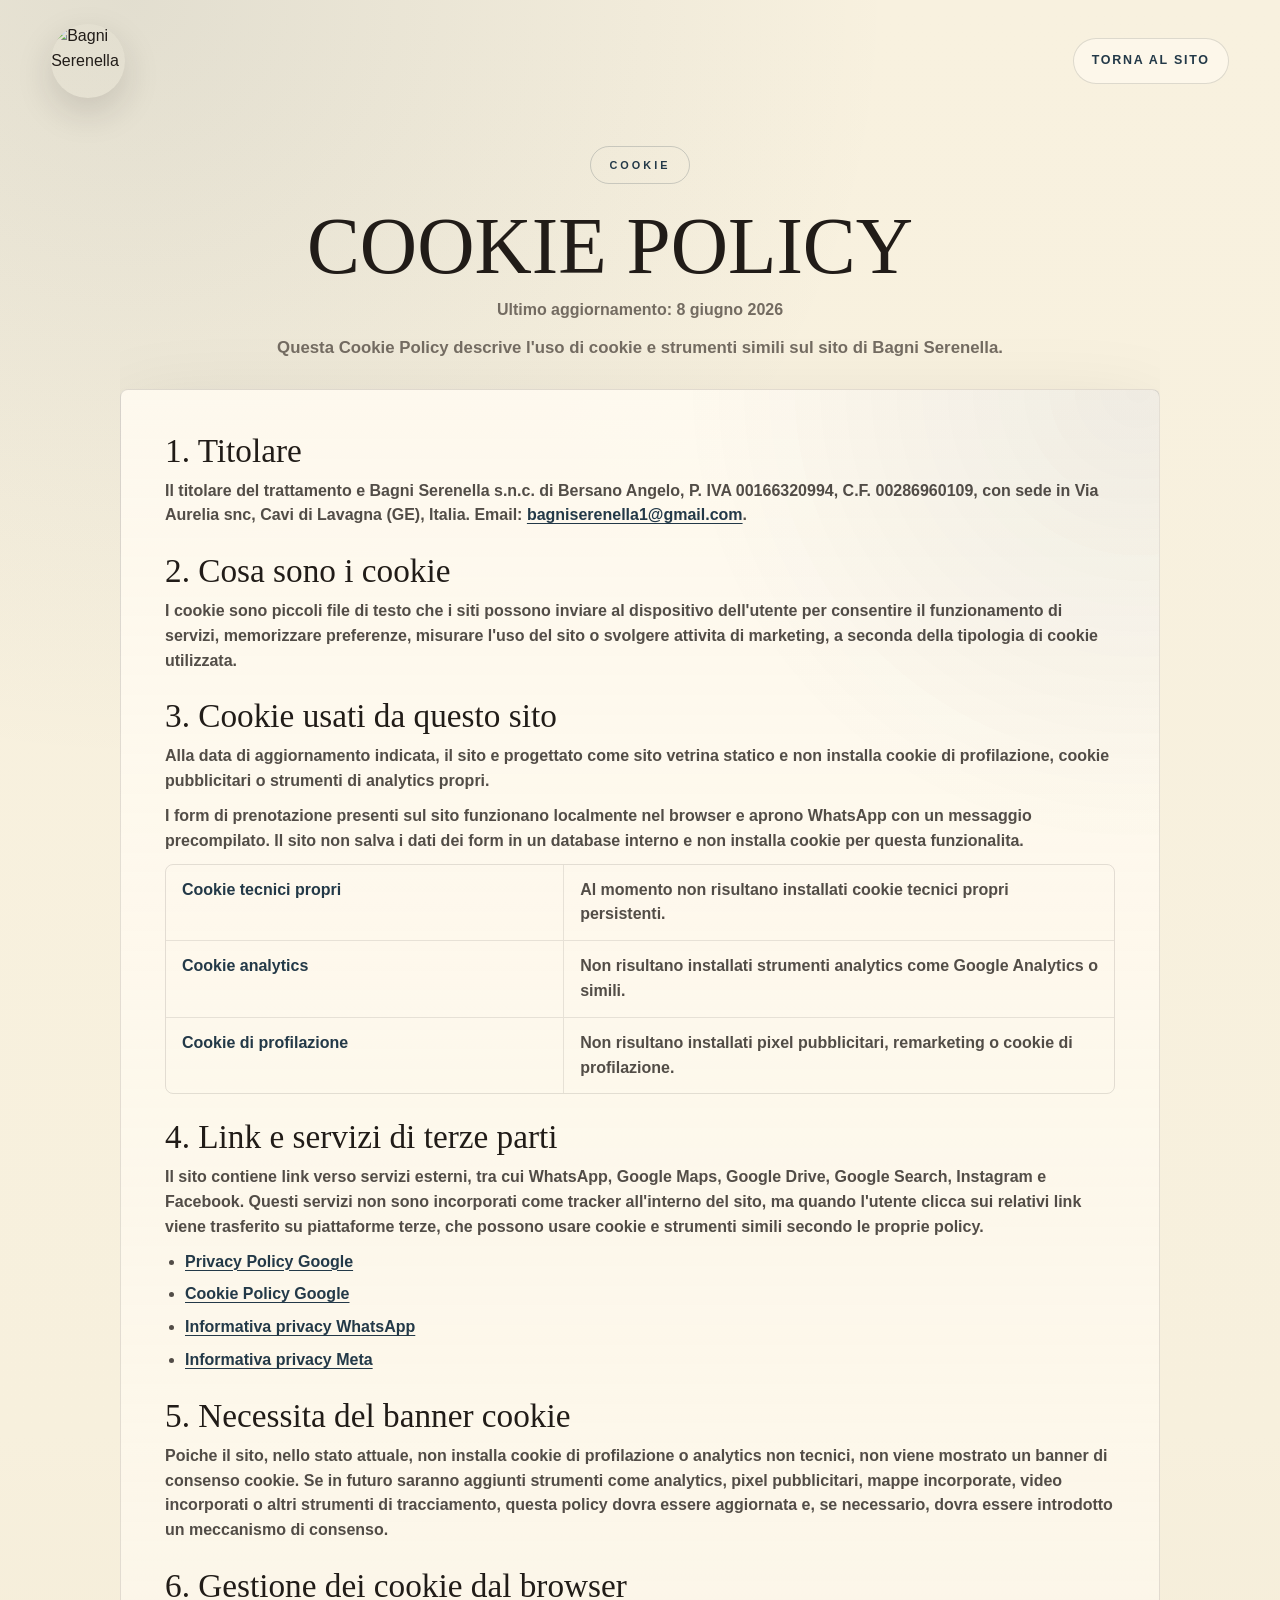
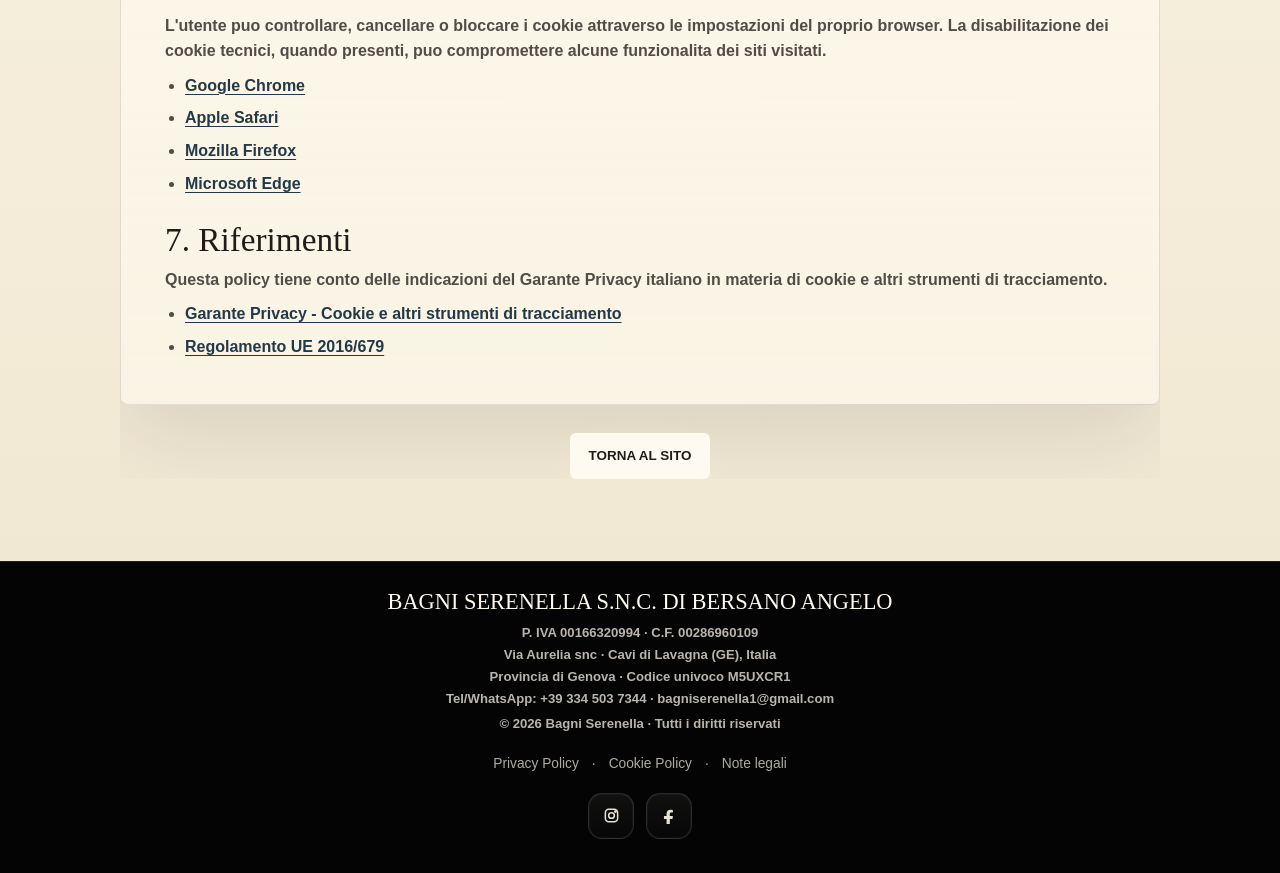
==== commit 534ef26b: "Add files via upload" ====
--- a/cookie-policy.html
+++ b/cookie-policy.html
@@ -8,12 +8,12 @@
       name="description"
       content="Cookie Policy di Bagni Serenella: informazioni su cookie tecnici, strumenti di terze parti e aggiornamenti futuri."
     />
-    <link rel="stylesheet" href="site.css?v=20260612-consent-images" />
+    <link rel="stylesheet" href="site.css?v=20260808-webp" />
   </head>
   <body class="legal-page">
     <header class="legal-topbar" aria-label="Navigazione legale">
       <a href="index.html#top" aria-label="Torna alla home di Bagni Serenella">
-        <img src="assets/logo-serenella.jpg" alt="Bagni Serenella" />
+        <img src="assets/logo-serenella.webp" alt="Bagni Serenella"  decoding="async"  loading="eager" />
       </a>
       <a href="index.html#top">Torna al sito</a>
     </header>
--- a/site.css
+++ b/site.css
@@ -25,12 +25,14 @@
 }
 
 html {
+  width: 100%;
   max-width: 100%;
   overflow-x: hidden;
   scroll-behavior: smooth;
 }
 
 body {
+  width: 100%;
   max-width: 100%;
   overflow-x: hidden;
   margin: 0;
@@ -1080,6 +1082,10 @@
   transition: transform 600ms ease;
 }
 
+.event-card:first-child img {
+  object-position: 72% center;
+}
+
 .event-controls {
   margin-top: 14px;
 }
@@ -1230,10 +1236,12 @@
 }
 
 .review-note {
-  margin: 14px 0 0;
+  width: fit-content;
+  margin: 14px auto 0;
   color: var(--sea);
   font-size: 0.94rem;
   font-weight: 800;
+  text-align: center;
 }
 
 .contacts-section {
@@ -1926,7 +1934,11 @@
   z-index: 150;
   display: grid;
   place-items: center;
-  overflow-x: hidden;
+  width: 100dvw;
+  min-height: 100dvh;
+  max-width: 100vw;
+  overflow: hidden;
+  overscroll-behavior: contain;
   padding: 24px;
 }
 
@@ -1940,10 +1952,12 @@
 .booking-dialog {
   position: relative;
   z-index: 1;
-  width: min(700px, calc(100vw - 48px));
+  width: min(700px, calc(100dvw - 48px));
   max-width: 100%;
   max-height: min(760px, calc(100svh - 48px));
   overflow: auto;
+  overscroll-behavior: contain;
+  -webkit-overflow-scrolling: touch;
   border-radius: var(--radius);
   padding: 42px;
   background: var(--paper);
@@ -2024,6 +2038,13 @@
   text-transform: none;
 }
 
+.booking-form input[type="date"],
+.booking-form input[type="time"] {
+  appearance: none;
+  -webkit-appearance: none;
+  line-height: 1.25;
+}
+
 .booking-form textarea {
   resize: vertical;
 }
@@ -2032,23 +2053,37 @@
   display: grid;
   grid-template-columns: repeat(2, minmax(0, 1fr));
   gap: 16px;
+}
+
+.form-row label {
+  min-width: 0;
 }
 
 .service-options {
   margin: 0;
   border: 1px solid rgba(33, 28, 24, 0.14);
   border-radius: var(--radius);
-  padding: 18px;
+  padding: 16px;
+  gap: 10px;
 }
 
 .service-options legend {
   padding: 0 8px;
+  color: var(--sea);
+  font-size: 0.78rem;
+  letter-spacing: 0.14em;
 }
 
 .service-options label {
-  display: flex;
+  display: grid;
+  grid-template-columns: 20px 1fr;
   align-items: center;
-  gap: 10px;
+  gap: 9px;
+  min-height: 44px;
+  border: 1px solid rgba(33, 28, 24, 0.1);
+  border-radius: 6px;
+  padding: 10px 12px;
+  background: rgba(255, 250, 240, 0.5);
   color: var(--ink);
   font-size: 0.96rem;
   font-weight: 600;
@@ -2057,9 +2092,16 @@
 }
 
 .service-options input {
-  width: 18px;
-  min-height: 18px;
+  width: 20px;
+  height: 20px;
+  min-height: 20px;
+  margin: 0;
+  padding: 0;
   accent-color: #302821;
+}
+
+.service-options label span {
+  min-width: 0;
 }
 
 .privacy-consent {
@@ -2512,21 +2554,12 @@
     display: flex;
     align-items: center;
     justify-content: center;
-    gap: 10px;
     margin: 16px 0 0;
     color: var(--sea);
     font-size: 0.72rem;
     font-weight: 900;
     letter-spacing: 0.15em;
     text-transform: uppercase;
-  }
-
-  .review-swipe-hint::after {
-    content: "";
-    width: 42px;
-    height: 1px;
-    background: currentColor;
-    box-shadow: 12px 0 0 currentColor;
   }
 
   .review-card-top {
@@ -2769,11 +2802,11 @@
     left: max(14px, env(safe-area-inset-left));
     z-index: 95;
     display: grid;
-    grid-template-columns: 0.88fr 1.12fr;
-    gap: 8px;
-    padding: 7px;
+    grid-template-columns: 1fr;
+    gap: 0;
+    padding: 8px;
     border: 1px solid rgba(35, 57, 72, 0.16);
-    border-radius: 18px;
+    border-radius: 20px;
     background: rgba(255, 250, 240, 0.88);
     box-shadow:
       0 18px 50px rgba(33, 28, 24, 0.2),
@@ -2784,11 +2817,11 @@
   .mobile-cta a {
     display: inline-flex;
     min-width: 0;
-    min-height: 58px;
+    min-height: 60px;
     align-items: center;
     justify-content: center;
-    gap: 9px;
-    border-radius: 12px;
+    gap: 10px;
+    border-radius: 14px;
     font-size: 0.95rem;
     font-weight: 900;
     letter-spacing: 0.04em;
@@ -2813,12 +2846,7 @@
   }
 
   .mobile-cta-call {
-    background: var(--sea-dark);
-    color: var(--white);
-  }
-
-  .mobile-cta-book {
-    background: #302821;
+    background: linear-gradient(180deg, var(--sea) 0%, var(--sea-dark) 100%);
     color: var(--white);
   }
 
@@ -2830,8 +2858,7 @@
     grid-template-columns: 1fr;
   }
 
-  body.hero-mobile-cta .mobile-cta-call,
-  body.hero-mobile-cta .mobile-cta-book {
+  body.hero-mobile-cta .mobile-cta-call {
     display: none;
   }
 
@@ -2853,11 +2880,14 @@
   .booking-modal {
     align-items: center;
     justify-items: center;
-    padding: 18px 14px;
+    width: 100dvw;
+    max-width: 100vw;
+    padding: 16px max(12px, env(safe-area-inset-right)) 16px max(12px, env(safe-area-inset-left));
   }
 
   .booking-dialog {
-    width: min(100%, calc(100vw - 28px));
+    width: calc(100dvw - 28px);
+    max-width: calc(100dvw - 28px);
     max-height: calc(100svh - 36px);
     border-radius: 16px;
     padding: 30px 24px 24px;
@@ -2880,6 +2910,19 @@
   .booking-form textarea {
     width: 100%;
     max-width: 100%;
+    min-width: 0;
+    font-size: 16px;
+  }
+
+  .booking-form input[type="date"],
+  .booking-form input[type="time"] {
+    display: block;
+    inline-size: 100%;
+    min-inline-size: 0;
+  }
+
+  .event-card:first-child img {
+    object-position: 76% center;
   }
 }
 
